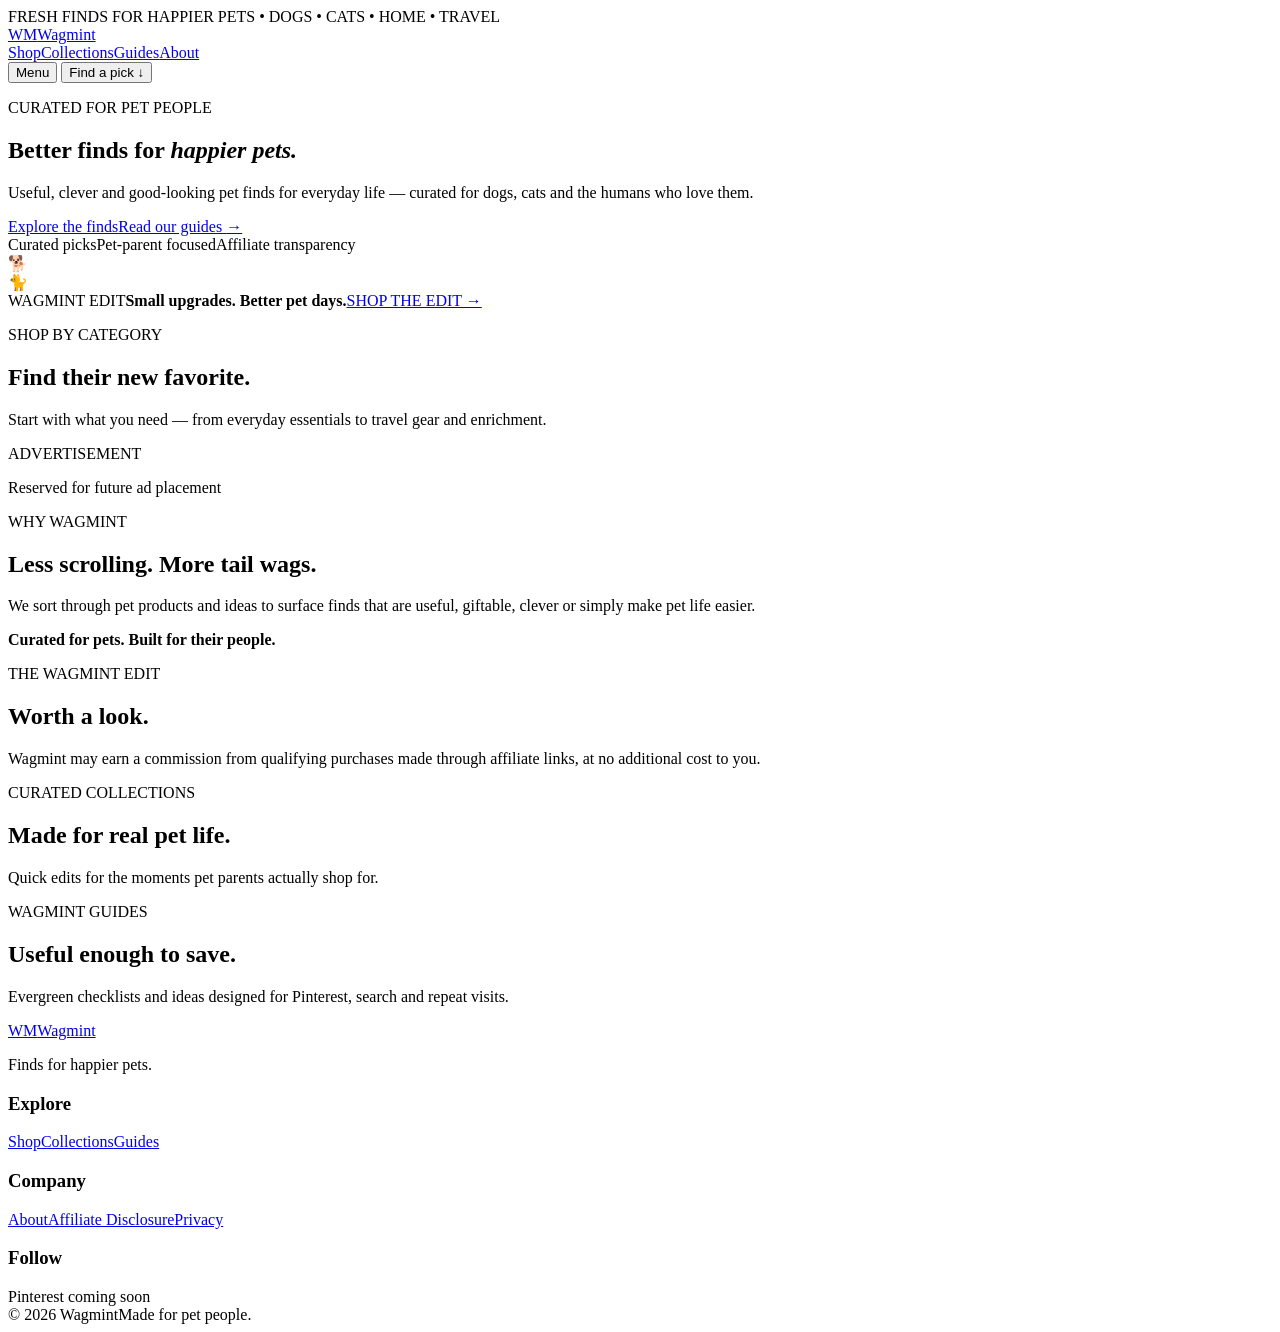
==== index.html @ acc7f92b "Launch Wagmint website" ====
<!doctype html>
<html lang="en">
<head>
  <meta charset="utf-8">
  <meta name="viewport" content="width=device-width,initial-scale=1">
  <title>Wagmint | Finds for Happier Pets</title>
  <meta name="description" content="Curated dog and cat finds, pet-home upgrades, travel essentials, toys, feeding picks and practical pet-owner guides.">
  <link rel="preconnect" href="https://fonts.googleapis.com">
  <link rel="preconnect" href="https://fonts.gstatic.com" crossorigin>
  <link href="https://fonts.googleapis.com/css2?family=DM+Sans:wght@400;500;600;700&family=Playfair+Display:ital,wght@0,600;0,700;1,600&display=swap" rel="stylesheet">
  <link rel="stylesheet" href="styles.css">
</head>
<body>
  <div class="announcement">FRESH FINDS FOR HAPPIER PETS • DOGS • CATS • HOME • TRAVEL</div>
  <header class="site-header">
    <a class="brand" href="index.html"><span class="brand-mark">WM</span><span>Wagmint</span></a>
    <nav class="nav-links" aria-label="Primary">
      <a href="#shop">Shop</a><a href="#collections">Collections</a><a href="#guides">Guides</a><a href="about.html">About</a>
    </nav>
    <button class="menu-toggle" type="button" aria-label="Open menu">Menu</button>
    <button class="search-button" type="button" onclick="document.querySelector('#shop').scrollIntoView()">Find a pick ↓</button>
  </header>

  <main>
    <section class="hero">
      <div class="hero-copy">
        <p class="eyebrow">CURATED FOR PET PEOPLE</p>
        <h1>Better finds for <em>happier pets.</em></h1>
        <p class="hero-text">Useful, clever and good-looking pet finds for everyday life — curated for dogs, cats and the humans who love them.</p>
        <div class="hero-actions"><a class="button primary" href="#shop">Explore the finds</a><a class="text-link" href="#guides">Read our guides <span>→</span></a></div>
        <div class="trust-row"><span>Curated picks</span><span>Pet-parent focused</span><span>Affiliate transparency</span></div>
      </div>
      <div class="hero-visual" aria-hidden="true">
        <div class="arch"></div><div class="sun"></div><div class="pet-shape dog">🐕</div><div class="pet-shape cat">🐈</div>
        <div class="hero-card"><span>WAGMINT EDIT</span><strong>Small upgrades. Better pet days.</strong><a href="#collections">SHOP THE EDIT →</a></div>
      </div>
    </section>

    <section class="section" id="shop">
      <div class="section-heading"><div><p class="eyebrow">SHOP BY CATEGORY</p><h2>Find their new favorite.</h2></div><p>Start with what you need — from everyday essentials to travel gear and enrichment.</p></div>
      <div class="category-grid" id="categoryGrid"></div>
    </section>

    <div class="ad-slot"><div><span>ADVERTISEMENT</span><p>Reserved for future ad placement</p></div></div>

    <section class="section mission-section"><div class="mission-inner"><p class="eyebrow">WHY WAGMINT</p><h2>Less scrolling. More tail wags.</h2><p>We sort through pet products and ideas to surface finds that are useful, giftable, clever or simply make pet life easier.</p><strong>Curated for pets. Built for their people.</strong></div></section>

    <section class="section" id="trending">
      <div class="section-heading align-end"><div><p class="eyebrow">THE WAGMINT EDIT</p><h2>Worth a look.</h2></div><div class="filter-pills" id="filterPills"></div></div>
      <div class="product-grid" id="productGrid"></div>
      <p class="affiliate-note">Wagmint may earn a commission from qualifying purchases made through affiliate links, at no additional cost to you.</p>
    </section>

    <section class="section collections-section" id="collections">
      <div class="section-heading light"><div><p class="eyebrow">CURATED COLLECTIONS</p><h2>Made for real pet life.</h2></div><p>Quick edits for the moments pet parents actually shop for.</p></div>
      <div class="collection-grid" id="collectionGrid"></div>
    </section>

    <section class="section" id="guides">
      <div class="section-heading"><div><p class="eyebrow">WAGMINT GUIDES</p><h2>Useful enough to save.</h2></div><p>Evergreen checklists and ideas designed for Pinterest, search and repeat visits.</p></div>
      <div class="article-grid" id="articleGrid"></div>
    </section>
  </main>

  <footer>
    <div class="footer-top"><div class="footer-brand"><a class="brand" href="index.html"><span class="brand-mark">WM</span><span>Wagmint</span></a><p>Finds for happier pets.</p></div><div><h3>Explore</h3><a href="#shop">Shop</a><a href="#collections">Collections</a><a href="#guides">Guides</a></div><div><h3>Company</h3><a href="about.html">About</a><a href="affiliate-disclosure.html">Affiliate Disclosure</a><a href="privacy.html">Privacy</a></div><div><h3>Follow</h3><span>Pinterest coming soon</span></div></div>
    <div class="footer-bottom"><span>© 2026 Wagmint</span><span>Made for pet people.</span></div>
  </footer>
  <script src="content.js"></script><script src="script.js"></script>
</body>
</html>
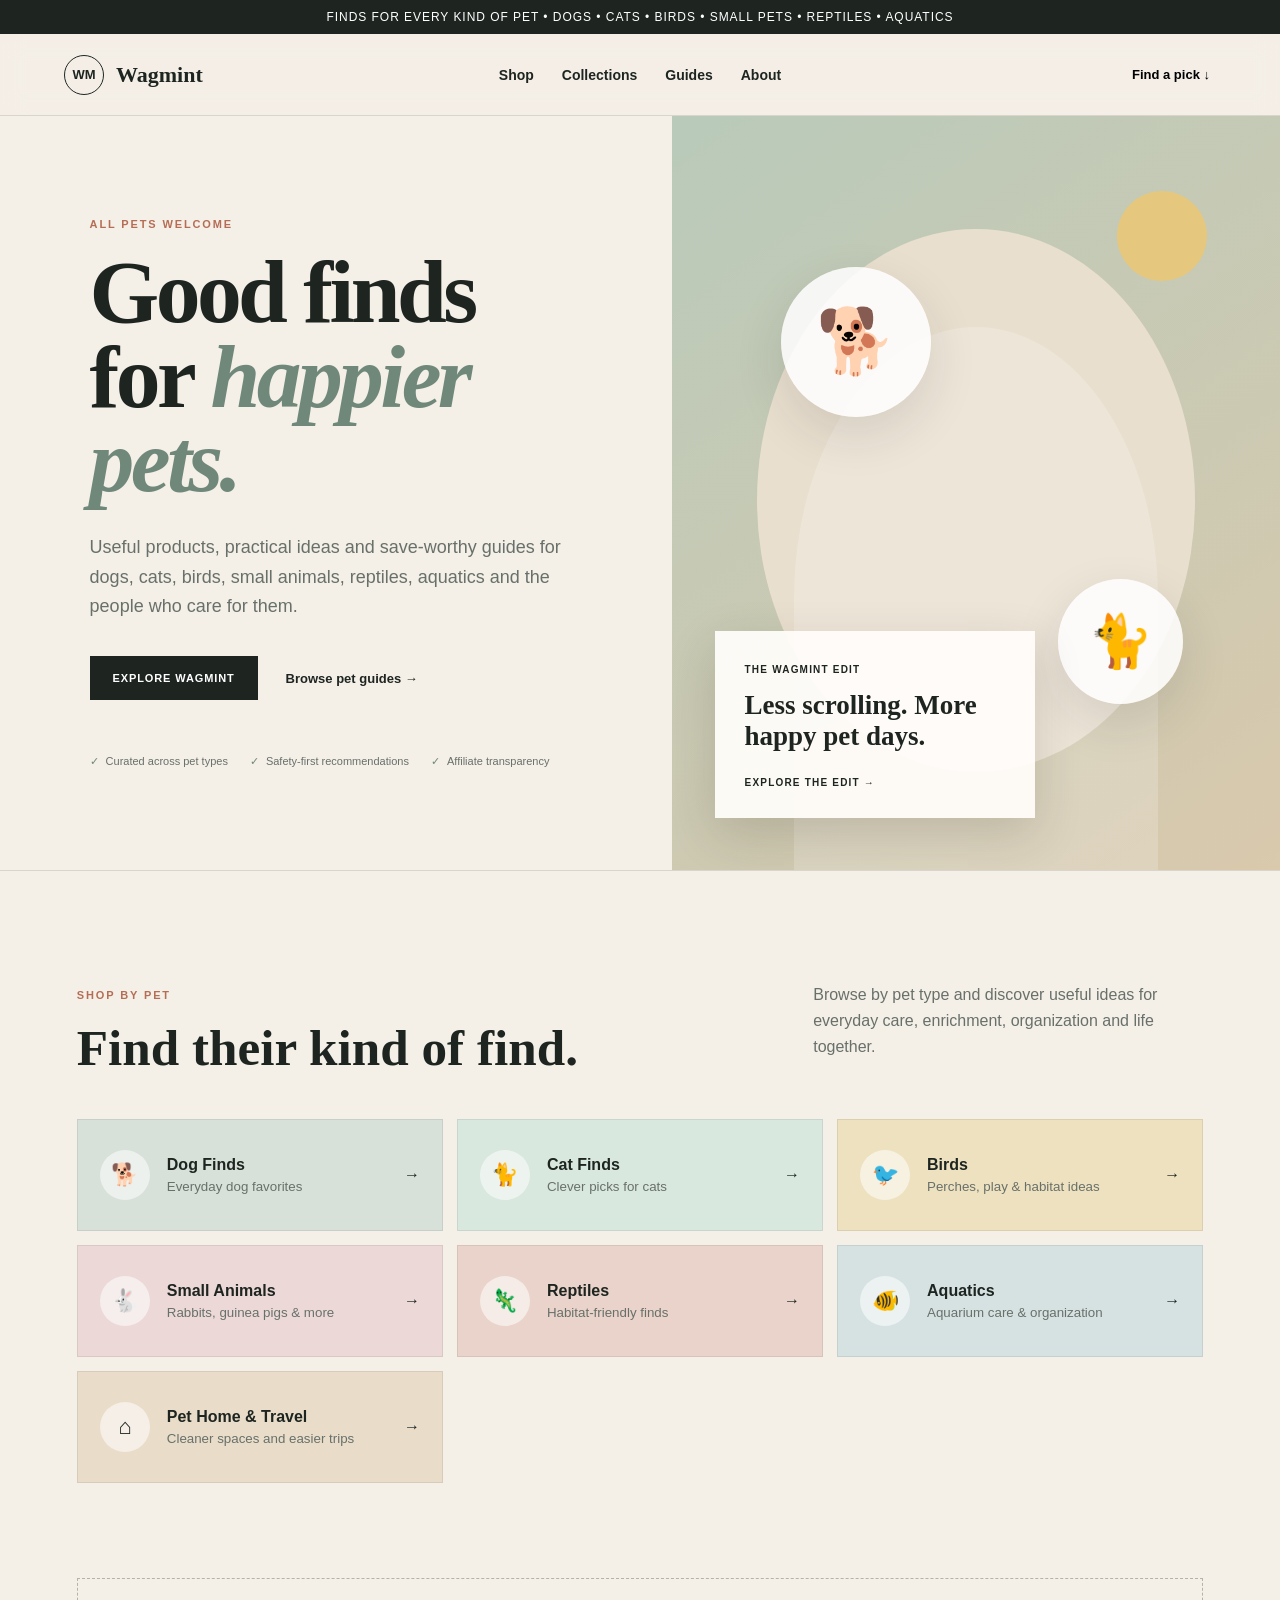
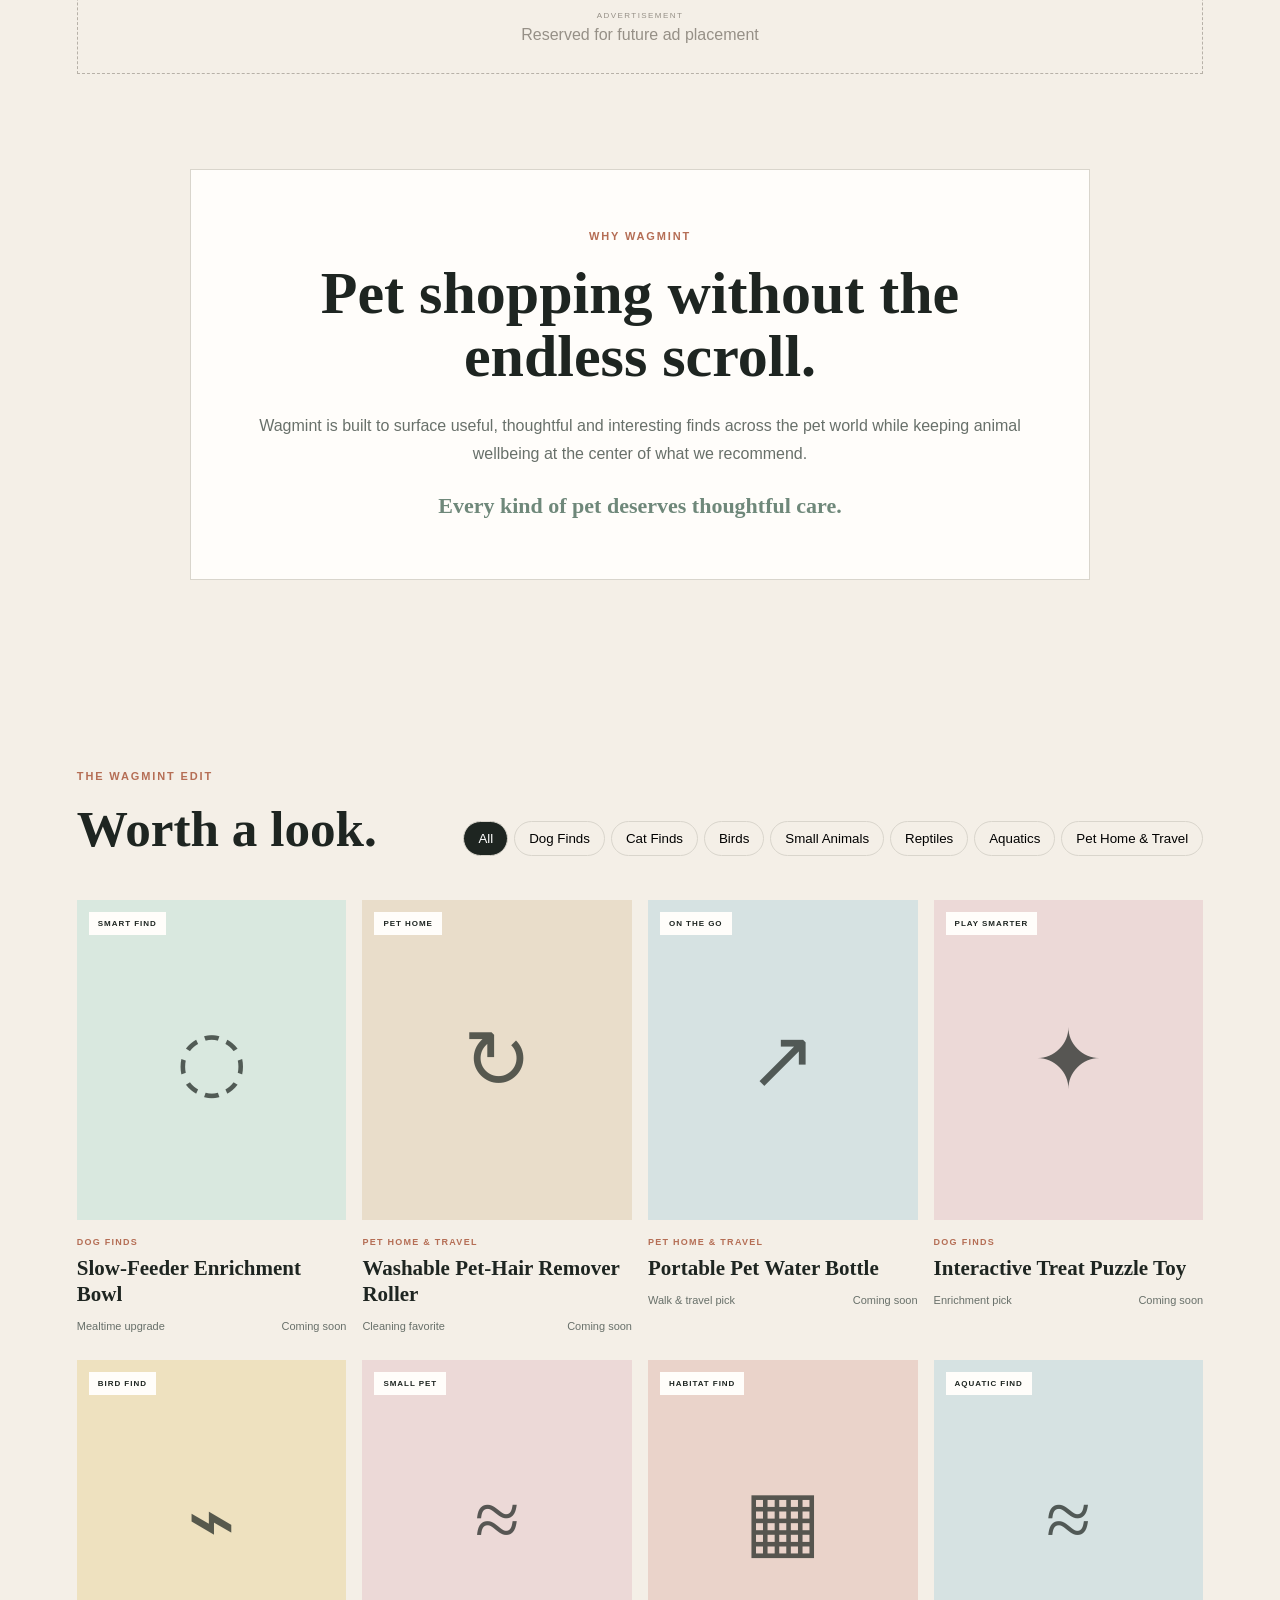
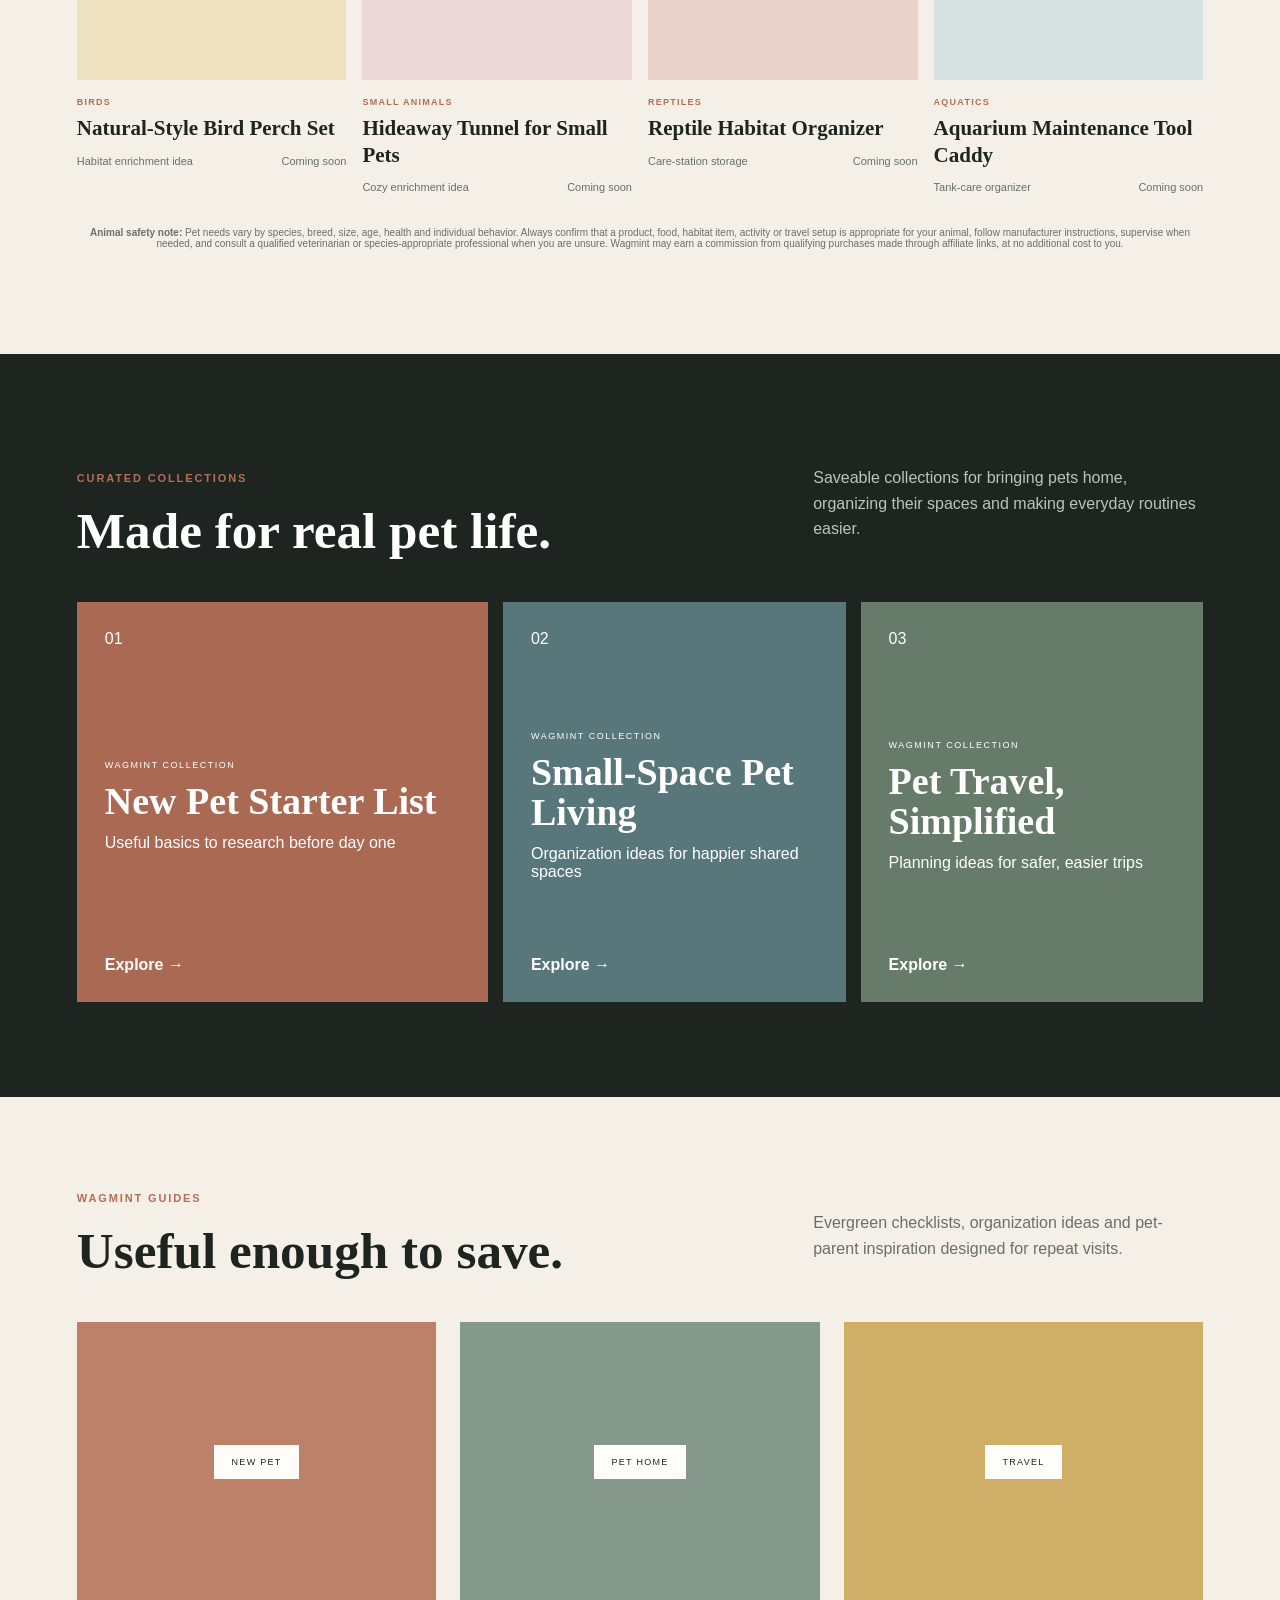
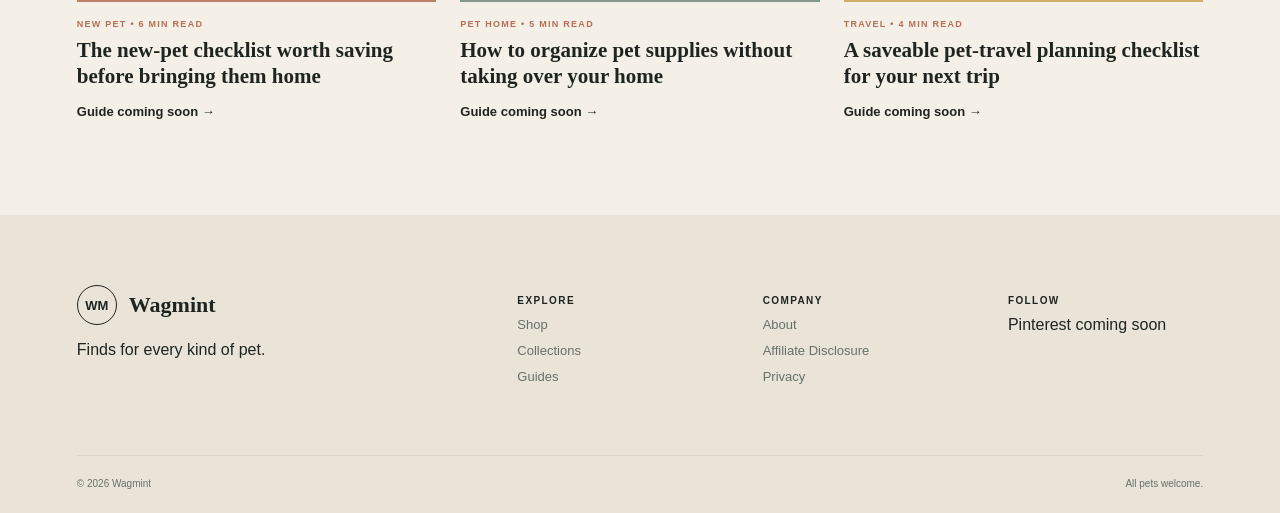
==== commit a7cded4a: "Refresh Wagmint homepage for all pets" ====
--- a/index.html
+++ b/index.html
@@ -3,15 +3,15 @@
 <head>
   <meta charset="utf-8">
   <meta name="viewport" content="width=device-width,initial-scale=1">
-  <title>Wagmint | Finds for Happier Pets</title>
-  <meta name="description" content="Curated dog and cat finds, pet-home upgrades, travel essentials, toys, feeding picks and practical pet-owner guides.">
+  <title>Wagmint | Finds for Every Kind of Pet</title>
+  <meta name="description" content="Wagmint curates useful finds, practical ideas and save-worthy guides for dogs, cats, birds, small animals, reptiles, aquatics and the people who care for them.">
   <link rel="preconnect" href="https://fonts.googleapis.com">
   <link rel="preconnect" href="https://fonts.gstatic.com" crossorigin>
   <link href="https://fonts.googleapis.com/css2?family=DM+Sans:wght@400;500;600;700&family=Playfair+Display:ital,wght@0,600;0,700;1,600&display=swap" rel="stylesheet">
   <link rel="stylesheet" href="styles.css">
 </head>
 <body>
-  <div class="announcement">FRESH FINDS FOR HAPPIER PETS • DOGS • CATS • HOME • TRAVEL</div>
+  <div class="announcement">FINDS FOR EVERY KIND OF PET • DOGS • CATS • BIRDS • SMALL PETS • REPTILES • AQUATICS</div>
   <header class="site-header">
     <a class="brand" href="index.html"><span class="brand-mark">WM</span><span>Wagmint</span></a>
     <nav class="nav-links" aria-label="Primary">
@@ -24,47 +24,47 @@
   <main>
     <section class="hero">
       <div class="hero-copy">
-        <p class="eyebrow">CURATED FOR PET PEOPLE</p>
-        <h1>Better finds for <em>happier pets.</em></h1>
-        <p class="hero-text">Useful, clever and good-looking pet finds for everyday life — curated for dogs, cats and the humans who love them.</p>
-        <div class="hero-actions"><a class="button primary" href="#shop">Explore the finds</a><a class="text-link" href="#guides">Read our guides <span>→</span></a></div>
-        <div class="trust-row"><span>Curated picks</span><span>Pet-parent focused</span><span>Affiliate transparency</span></div>
+        <p class="eyebrow">ALL PETS WELCOME</p>
+        <h1>Good finds for <em>happier pets.</em></h1>
+        <p class="hero-text">Useful products, practical ideas and save-worthy guides for dogs, cats, birds, small animals, reptiles, aquatics and the people who care for them.</p>
+        <div class="hero-actions"><a class="button primary" href="#shop">Explore Wagmint</a><a class="text-link" href="#guides">Browse pet guides <span>→</span></a></div>
+        <div class="trust-row"><span>Curated across pet types</span><span>Safety-first recommendations</span><span>Affiliate transparency</span></div>
       </div>
       <div class="hero-visual" aria-hidden="true">
         <div class="arch"></div><div class="sun"></div><div class="pet-shape dog">🐕</div><div class="pet-shape cat">🐈</div>
-        <div class="hero-card"><span>WAGMINT EDIT</span><strong>Small upgrades. Better pet days.</strong><a href="#collections">SHOP THE EDIT →</a></div>
+        <div class="hero-card"><span>THE WAGMINT EDIT</span><strong>Less scrolling. More happy pet days.</strong><a href="#collections">EXPLORE THE EDIT →</a></div>
       </div>
     </section>
 
     <section class="section" id="shop">
-      <div class="section-heading"><div><p class="eyebrow">SHOP BY CATEGORY</p><h2>Find their new favorite.</h2></div><p>Start with what you need — from everyday essentials to travel gear and enrichment.</p></div>
+      <div class="section-heading"><div><p class="eyebrow">SHOP BY PET</p><h2>Find their kind of find.</h2></div><p>Browse by pet type and discover useful ideas for everyday care, enrichment, organization and life together.</p></div>
       <div class="category-grid" id="categoryGrid"></div>
     </section>
 
     <div class="ad-slot"><div><span>ADVERTISEMENT</span><p>Reserved for future ad placement</p></div></div>
 
-    <section class="section mission-section"><div class="mission-inner"><p class="eyebrow">WHY WAGMINT</p><h2>Less scrolling. More tail wags.</h2><p>We sort through pet products and ideas to surface finds that are useful, giftable, clever or simply make pet life easier.</p><strong>Curated for pets. Built for their people.</strong></div></section>
+    <section class="section mission-section"><div class="mission-inner"><p class="eyebrow">WHY WAGMINT</p><h2>Pet shopping without the endless scroll.</h2><p>Wagmint is built to surface useful, thoughtful and interesting finds across the pet world while keeping animal wellbeing at the center of what we recommend.</p><strong>Every kind of pet deserves thoughtful care.</strong></div></section>
 
     <section class="section" id="trending">
       <div class="section-heading align-end"><div><p class="eyebrow">THE WAGMINT EDIT</p><h2>Worth a look.</h2></div><div class="filter-pills" id="filterPills"></div></div>
       <div class="product-grid" id="productGrid"></div>
-      <p class="affiliate-note">Wagmint may earn a commission from qualifying purchases made through affiliate links, at no additional cost to you.</p>
+      <p class="affiliate-note"><strong>Animal safety note:</strong> Pet needs vary by species, breed, size, age, health and individual behavior. Always confirm that a product, food, habitat item, activity or travel setup is appropriate for your animal, follow manufacturer instructions, supervise when needed, and consult a qualified veterinarian or species-appropriate professional when you are unsure. Wagmint may earn a commission from qualifying purchases made through affiliate links, at no additional cost to you.</p>
     </section>
 
     <section class="section collections-section" id="collections">
-      <div class="section-heading light"><div><p class="eyebrow">CURATED COLLECTIONS</p><h2>Made for real pet life.</h2></div><p>Quick edits for the moments pet parents actually shop for.</p></div>
+      <div class="section-heading light"><div><p class="eyebrow">CURATED COLLECTIONS</p><h2>Made for real pet life.</h2></div><p>Saveable collections for bringing pets home, organizing their spaces and making everyday routines easier.</p></div>
       <div class="collection-grid" id="collectionGrid"></div>
     </section>
 
     <section class="section" id="guides">
-      <div class="section-heading"><div><p class="eyebrow">WAGMINT GUIDES</p><h2>Useful enough to save.</h2></div><p>Evergreen checklists and ideas designed for Pinterest, search and repeat visits.</p></div>
+      <div class="section-heading"><div><p class="eyebrow">WAGMINT GUIDES</p><h2>Useful enough to save.</h2></div><p>Evergreen checklists, organization ideas and pet-parent inspiration designed for repeat visits.</p></div>
       <div class="article-grid" id="articleGrid"></div>
     </section>
   </main>
 
   <footer>
-    <div class="footer-top"><div class="footer-brand"><a class="brand" href="index.html"><span class="brand-mark">WM</span><span>Wagmint</span></a><p>Finds for happier pets.</p></div><div><h3>Explore</h3><a href="#shop">Shop</a><a href="#collections">Collections</a><a href="#guides">Guides</a></div><div><h3>Company</h3><a href="about.html">About</a><a href="affiliate-disclosure.html">Affiliate Disclosure</a><a href="privacy.html">Privacy</a></div><div><h3>Follow</h3><span>Pinterest coming soon</span></div></div>
-    <div class="footer-bottom"><span>© 2026 Wagmint</span><span>Made for pet people.</span></div>
+    <div class="footer-top"><div class="footer-brand"><a class="brand" href="index.html"><span class="brand-mark">WM</span><span>Wagmint</span></a><p>Finds for every kind of pet.</p></div><div><h3>Explore</h3><a href="#shop">Shop</a><a href="#collections">Collections</a><a href="#guides">Guides</a></div><div><h3>Company</h3><a href="about.html">About</a><a href="affiliate-disclosure.html">Affiliate Disclosure</a><a href="privacy.html">Privacy</a></div><div><h3>Follow</h3><span>Pinterest coming soon</span></div></div>
+    <div class="footer-bottom"><span>© 2026 Wagmint</span><span>All pets welcome.</span></div>
   </footer>
   <script src="content.js"></script><script src="script.js"></script>
 </body>
--- a/styles.css
+++ b/styles.css
@@ -0,0 +1 @@
+:root{--cream:#f4efe7;--paper:#fffdfa;--ink:#1e2521;--muted:#68706a;--mint:#86a995;--sage:#6f887a;--clay:#b56e55;--gold:#d6ad62;--line:#d9d5cc;--display:'Playfair Display',serif;--body:'DM Sans',sans-serif}*{box-sizing:border-box}html{scroll-behavior:smooth}body{margin:0;background:var(--cream);color:var(--ink);font-family:var(--body)}a{color:inherit;text-decoration:none}.announcement{background:var(--ink);color:#fff;text-align:center;padding:10px;font-size:12px;letter-spacing:.08em}.site-header{min-height:82px;display:grid;grid-template-columns:1fr auto 1fr;align-items:center;padding:0 clamp(20px,5vw,76px);border-bottom:1px solid var(--line);background:rgba(244,239,231,.94);position:sticky;top:0;z-index:20;backdrop-filter:blur(12px)}.brand{display:flex;align-items:center;gap:12px;font:700 22px var(--display)}.brand-mark{width:40px;height:40px;border:1px solid var(--ink);border-radius:50%;display:grid;place-items:center;font:700 13px var(--body)}.nav-links{display:flex;gap:28px;font-size:14px;font-weight:600}.menu-toggle{display:none}.search-button{justify-self:end;background:none;border:0;font:600 13px var(--body);cursor:pointer}.hero{min-height:660px;display:grid;grid-template-columns:1.05fr .95fr;border-bottom:1px solid var(--line)}.hero-copy{padding:clamp(60px,8vw,120px) clamp(28px,7vw,110px);display:flex;flex-direction:column;justify-content:center}.eyebrow{font-size:11px;font-weight:700;letter-spacing:.17em;text-transform:uppercase;color:var(--clay);margin:0 0 20px}.hero h1{font:700 clamp(55px,7vw,94px)/.94 var(--display);letter-spacing:-.04em;margin:0 0 30px}.hero h1 em{color:var(--sage)}.hero-text{max-width:560px;font-size:18px;line-height:1.65;color:var(--muted);margin:0 0 34px}.hero-actions{display:flex;align-items:center;gap:28px}.button{display:inline-block;border:1px solid transparent;padding:15px 22px;text-transform:uppercase;letter-spacing:.08em;font-size:11px;font-weight:700}.primary{background:var(--ink);color:white}.text-link{font-size:13px;font-weight:700}.trust-row{display:flex;gap:22px;margin-top:55px;color:var(--muted);font-size:11px}.trust-row span:before{content:'✓';color:var(--sage);margin-right:7px}.hero-visual{position:relative;overflow:hidden;background:linear-gradient(145deg,#b9caba,#d9c9ad);min-height:560px}.hero-visual:before{content:'';position:absolute;width:72%;height:72%;border-radius:50%;background:#e9dfcf;left:14%;top:15%}.arch{position:absolute;width:60%;height:72%;left:20%;bottom:0;border-radius:50% 50% 0 0;background:rgba(255,255,255,.18)}.sun{position:absolute;width:90px;height:90px;border-radius:50%;background:#e6c77e;right:12%;top:10%}.pet-shape{position:absolute;z-index:2;width:150px;height:150px;border-radius:50%;background:rgba(255,255,255,.86);display:grid;place-items:center;font-size:64px;box-shadow:0 18px 50px rgba(30,37,33,.12)}.pet-shape.dog{left:18%;top:20%}.pet-shape.cat{right:16%;bottom:22%;width:125px;height:125px;font-size:52px}.hero-card{position:absolute;left:7%;bottom:7%;z-index:3;background:rgba(255,253,250,.94);padding:28px 30px;width:min(320px,72%);box-shadow:0 16px 45px rgba(44,35,25,.16)}.hero-card span,.hero-card a{font-size:10px;letter-spacing:.12em;font-weight:700}.hero-card strong{display:block;font:600 27px/1.15 var(--display);margin:13px 0 20px}.section{padding:95px clamp(24px,6vw,90px)}.section-heading{display:flex;justify-content:space-between;align-items:flex-end;margin-bottom:44px}.section-heading h2{font:600 clamp(38px,4vw,56px)/1.05 var(--display);margin:0}.section-heading>p{max-width:390px;color:var(--muted);line-height:1.6}.category-grid{display:grid;grid-template-columns:repeat(3,1fr);gap:14px}.category-card{min-height:112px;padding:22px;display:flex;align-items:center;gap:17px;border:1px solid rgba(0,0,0,.08);transition:.2s}.category-card:hover{transform:translateY(-3px)}.category-card b{margin-left:auto}.category-card small,.category-card strong{display:block}.category-card small{color:var(--muted);margin-top:5px}.category-icon{width:50px;height:50px;border-radius:50%;display:grid;place-items:center;background:rgba(255,255,255,.55);font-size:22px}.sage{background:#d7e0d9}.mint{background:#d9e8df}.sand{background:#e9ddca}.blue{background:#d6e2e2}.gold{background:#eee1bf}.rose{background:#ecd9d7}.clay{background:#ead3ca}.ad-slot{margin:0 clamp(24px,6vw,90px);height:96px;border:1px dashed #b7b1a8;display:grid;place-items:center;text-align:center;color:#969087}.ad-slot span{font-size:8px;letter-spacing:.18em}.ad-slot p{margin:4px}.mission-inner{max-width:900px;margin:auto;text-align:center;background:var(--paper);border:1px solid var(--line);padding:60px}.mission-inner h2{font:600 clamp(38px,5vw,60px)/1.05 var(--display);margin:0 0 24px}.mission-inner p:not(.eyebrow){color:var(--muted);line-height:1.75}.mission-inner strong{display:block;margin-top:25px;font:600 22px var(--display);color:var(--sage)}.filter-pills{display:flex;gap:6px;flex-wrap:wrap}.filter-pills button{border:1px solid var(--line);background:transparent;padding:9px 14px;border-radius:30px;cursor:pointer}.filter-pills button.active{background:var(--ink);color:#fff}.product-grid{display:grid;grid-template-columns:repeat(4,1fr);gap:28px 16px}.product-image{height:320px;display:grid;place-items:center;position:relative}.product-symbol{font:400 82px var(--display);opacity:.72}.product-badge{position:absolute;left:12px;top:12px;background:var(--paper);padding:7px 9px;font-size:8px;letter-spacing:.12em;font-weight:700}.product-category,.article-meta{font-size:9px;letter-spacing:.14em;font-weight:700;color:var(--clay);margin:17px 0 8px;text-transform:uppercase}.product-card h3,.article-card h3{font:600 21px/1.25 var(--display);margin:0 0 13px}.product-meta{display:flex;justify-content:space-between;font-size:11px;color:var(--muted)}.affiliate-note{font-size:10px;color:var(--muted);text-align:center;margin-top:34px}.collections-section{background:var(--ink);color:white}.section-heading.light>p{color:#bdc2bd}.collection-grid{display:grid;grid-template-columns:1.2fr 1fr 1fr;gap:15px}.collection-card{min-height:400px;padding:28px;display:flex;flex-direction:column;justify-content:space-between}.collection-card.warm{background:#a96953}.collection-card.cool{background:#58777a}.collection-card.green{background:#667b69}.collection-card h3{font:600 38px/1.05 var(--display);margin:12px 0}.collection-card p{font-size:9px;letter-spacing:.17em}.article-grid{display:grid;grid-template-columns:repeat(3,1fr);gap:24px}.article-image{height:280px;display:grid;place-items:center}.article-image span{background:var(--paper);padding:12px 18px;font-size:9px;letter-spacing:.14em}.article-image.clay{background:#bd8069}.article-image.sage{background:#84998b}.article-image.gold{background:#cfae68}footer{background:#e9e3d8;padding:70px clamp(24px,6vw,90px) 24px}.footer-top{display:grid;grid-template-columns:2fr repeat(3,1fr);gap:50px;padding-bottom:60px}.footer-top h3{font-size:10px;letter-spacing:.14em;text-transform:uppercase}.footer-top>div>a:not(.brand){display:block;color:var(--muted);font-size:13px;margin:11px 0}.footer-bottom{border-top:1px solid var(--line);padding-top:22px;display:flex;justify-content:space-between;color:var(--muted);font-size:10px}@media(max-width:900px){.site-header{grid-template-columns:1fr auto}.menu-toggle{display:block;justify-self:end;background:none;border:1px solid var(--ink);padding:8px 12px}.search-button{display:none}.nav-links{display:none;position:absolute;top:82px;left:0;right:0;background:var(--paper);padding:28px;flex-direction:column}.menu-open .nav-links{display:flex}.hero{grid-template-columns:1fr}.category-grid,.product-grid{grid-template-columns:repeat(2,1fr)}.collection-grid{grid-template-columns:1fr}.article-grid{grid-template-columns:1fr 1fr}.footer-top{grid-template-columns:1fr 1fr}}@media(max-width:600px){.hero h1{font-size:54px}.hero-copy{padding:70px 24px}.hero-actions,.trust-row{flex-direction:column;align-items:flex-start}.section{padding:72px 20px}.section-heading{display:block}.category-grid,.product-grid,.article-grid{grid-template-columns:1fr}.product-image{height:390px}.mission-inner{padding:38px 24px}.footer-top{grid-template-columns:1fr 1fr}.footer-brand{grid-column:1/-1}}
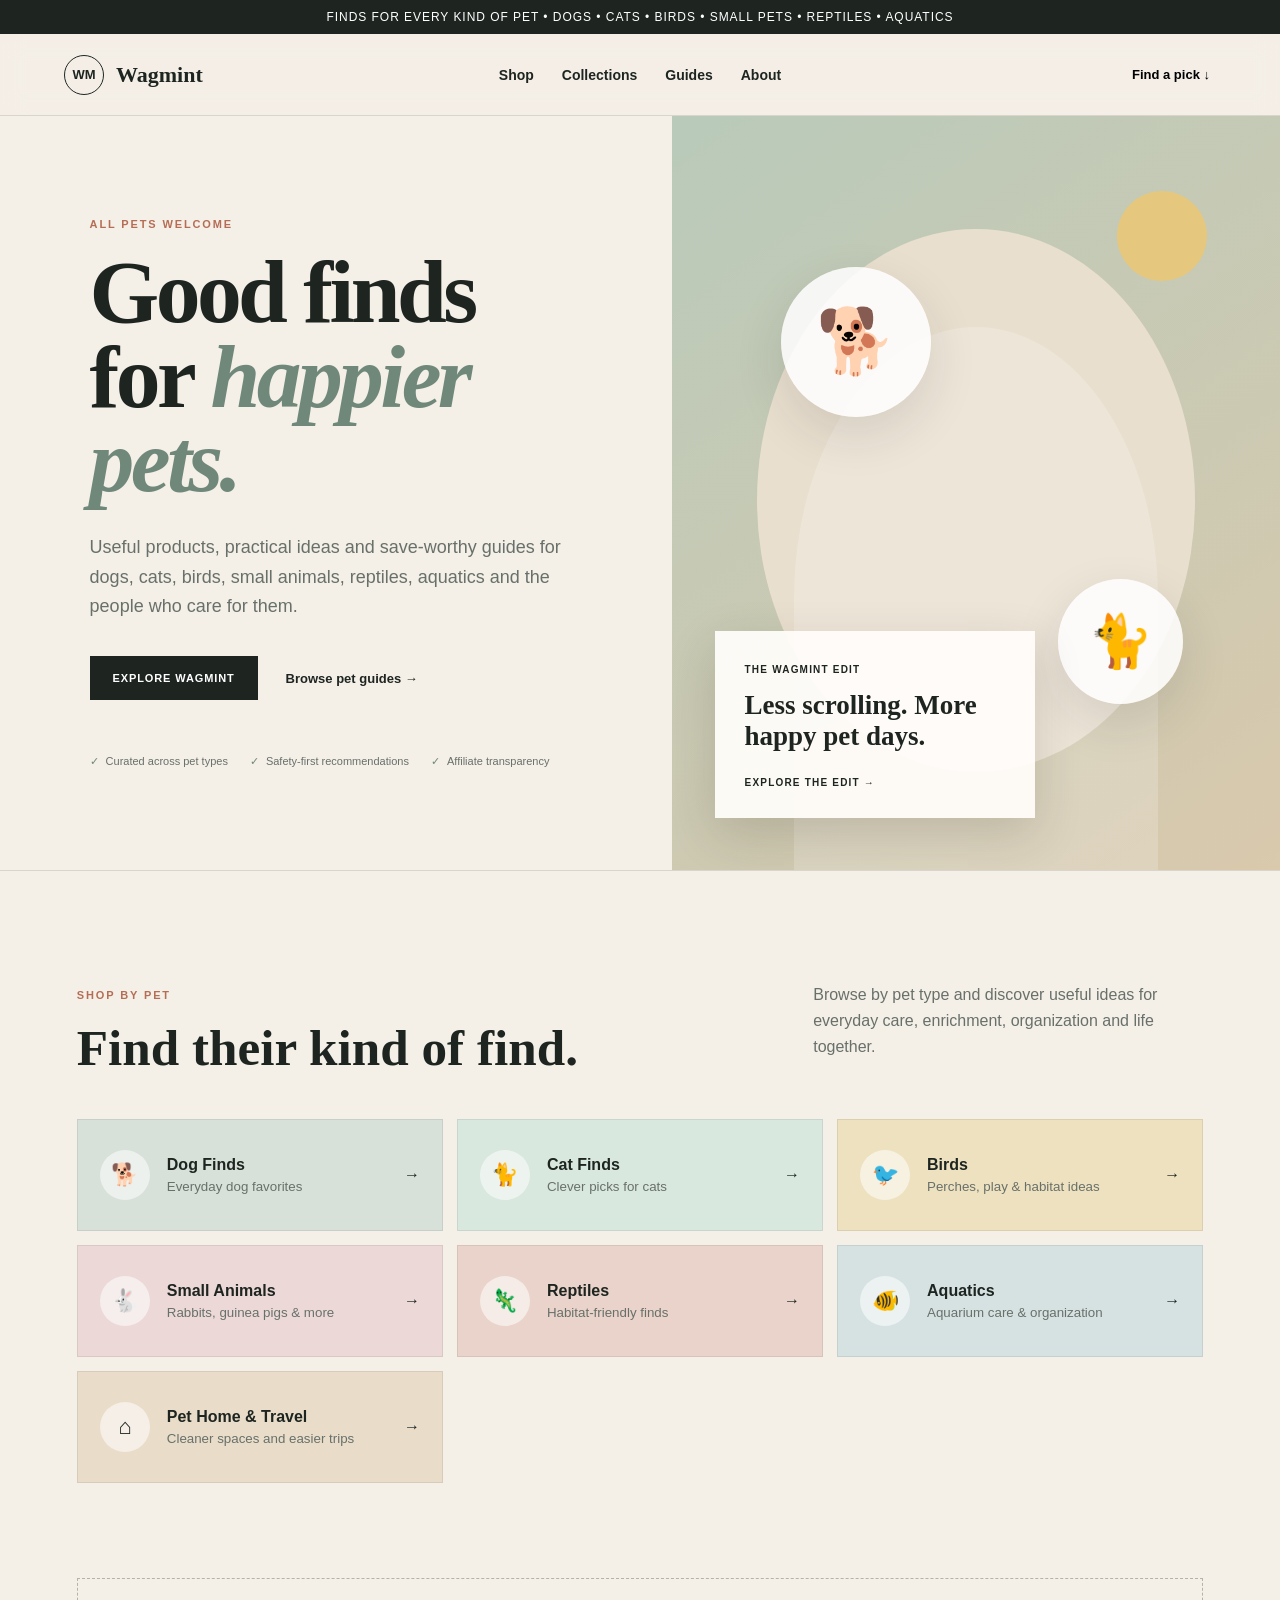
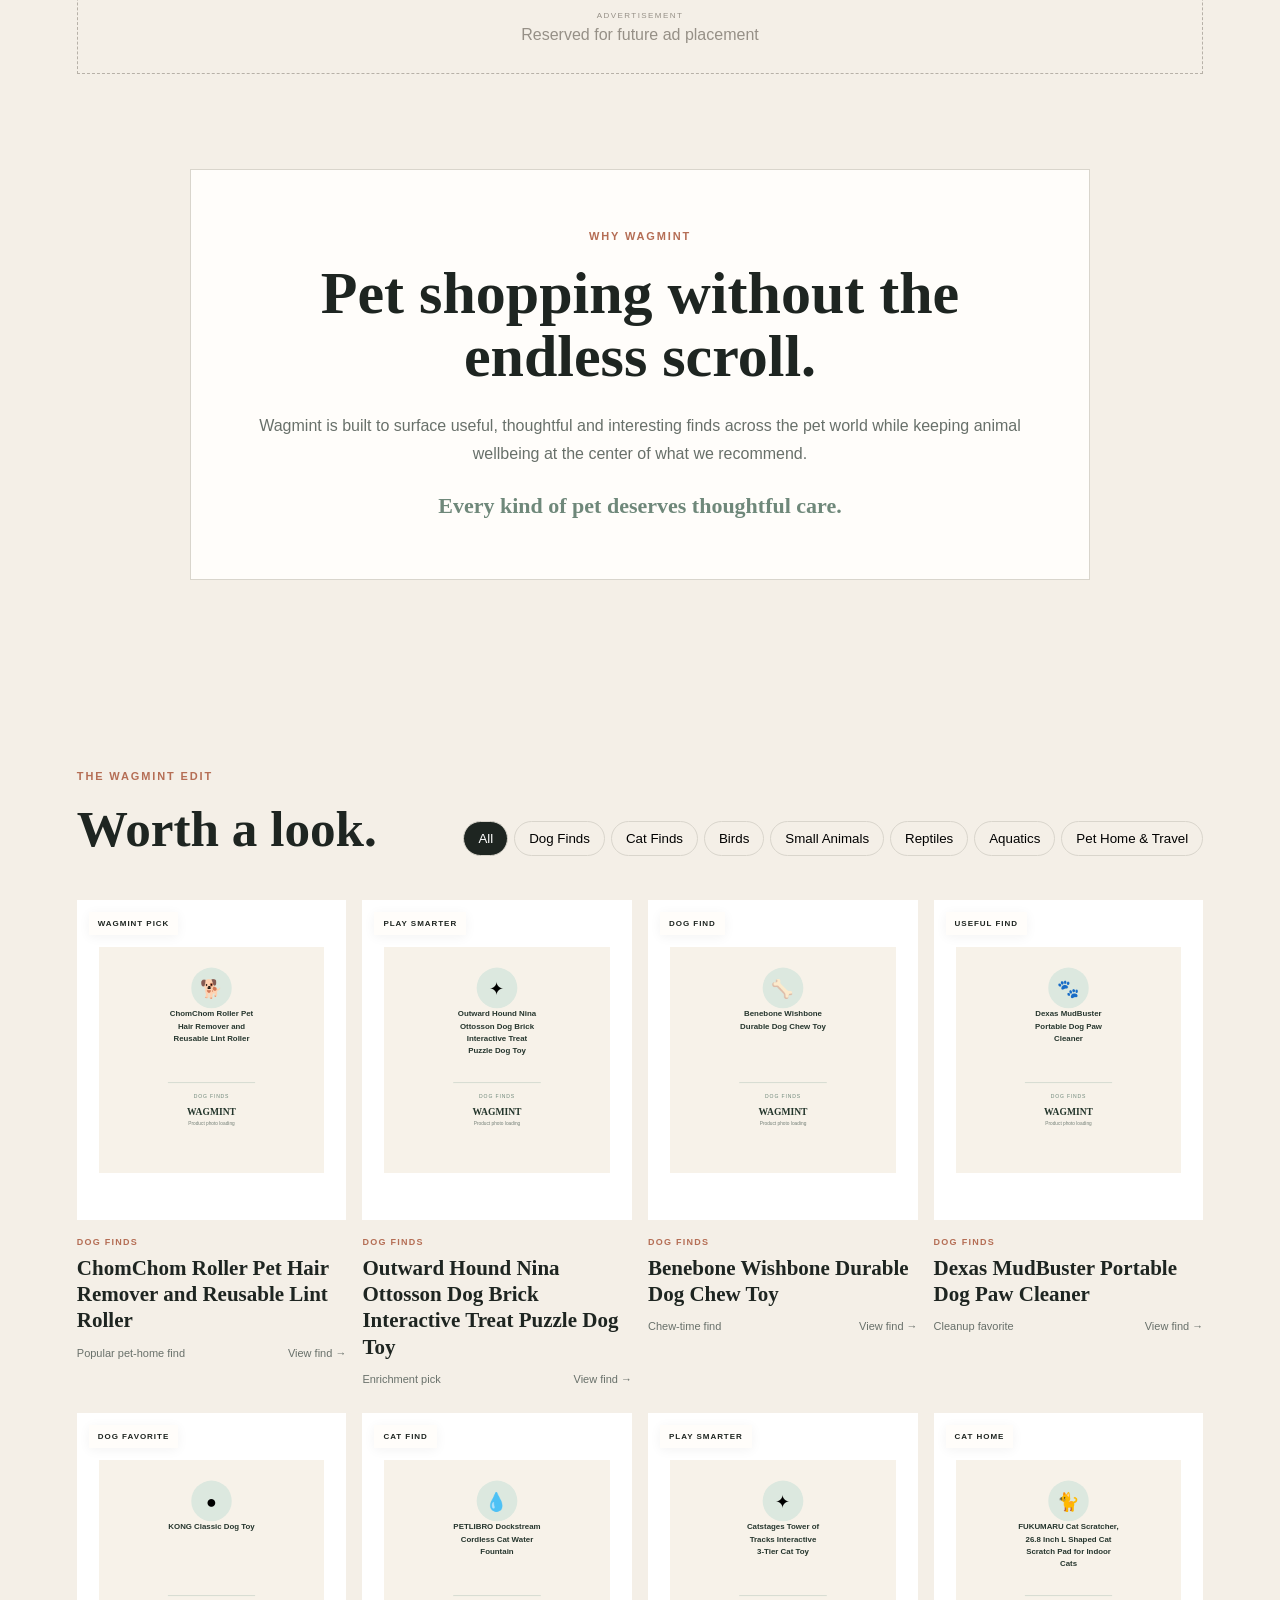
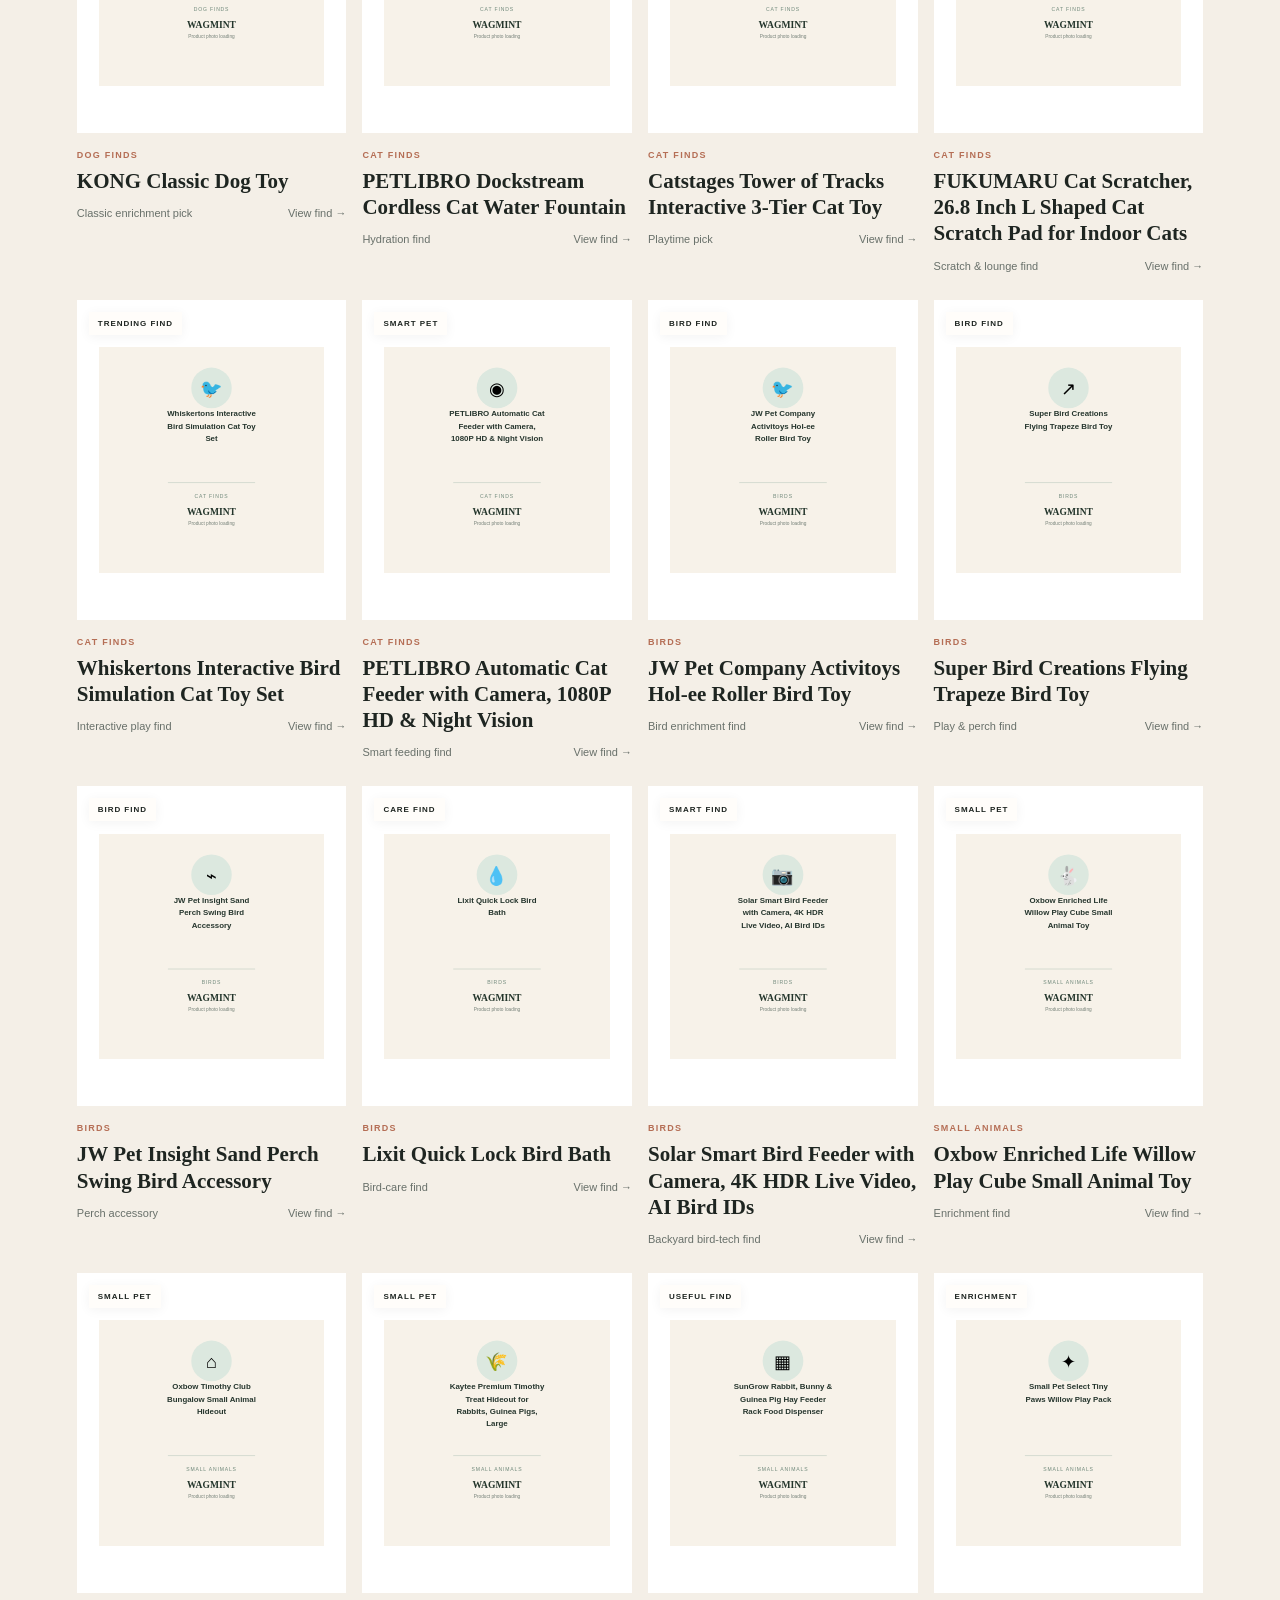
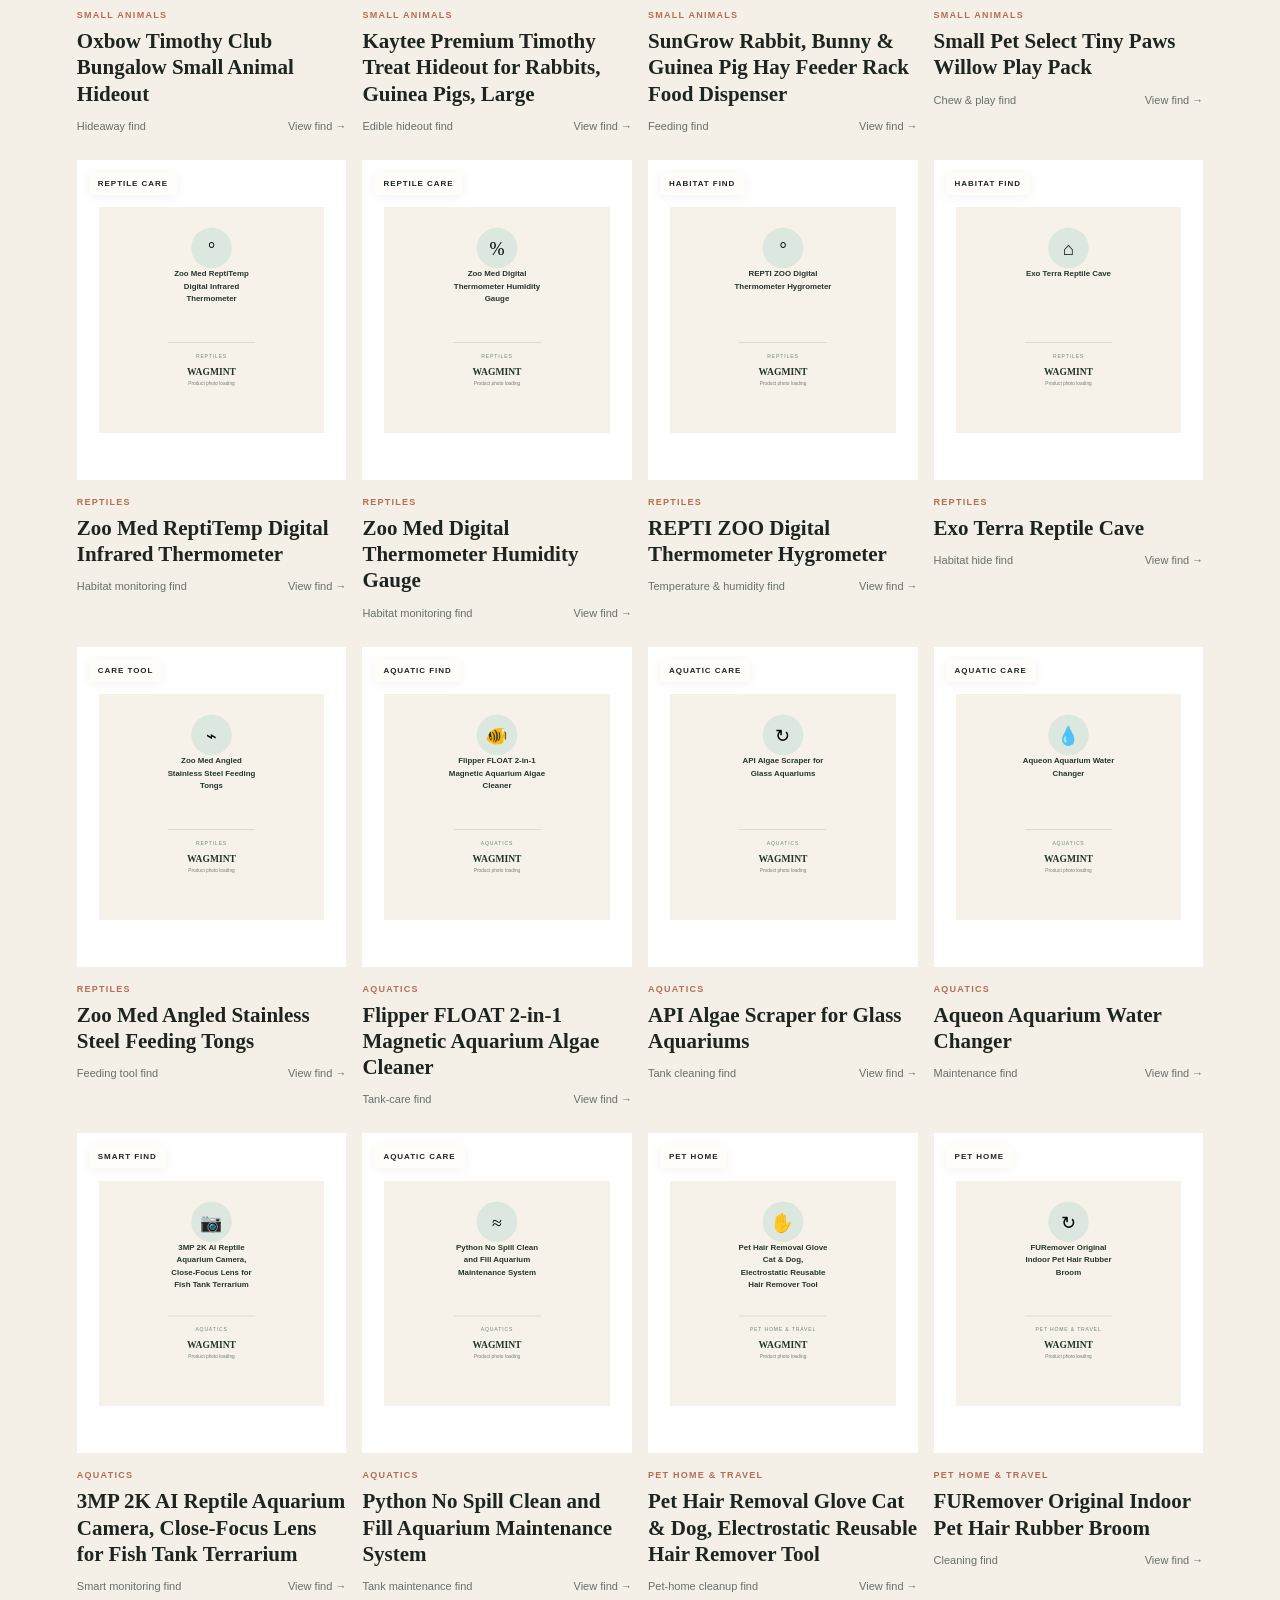
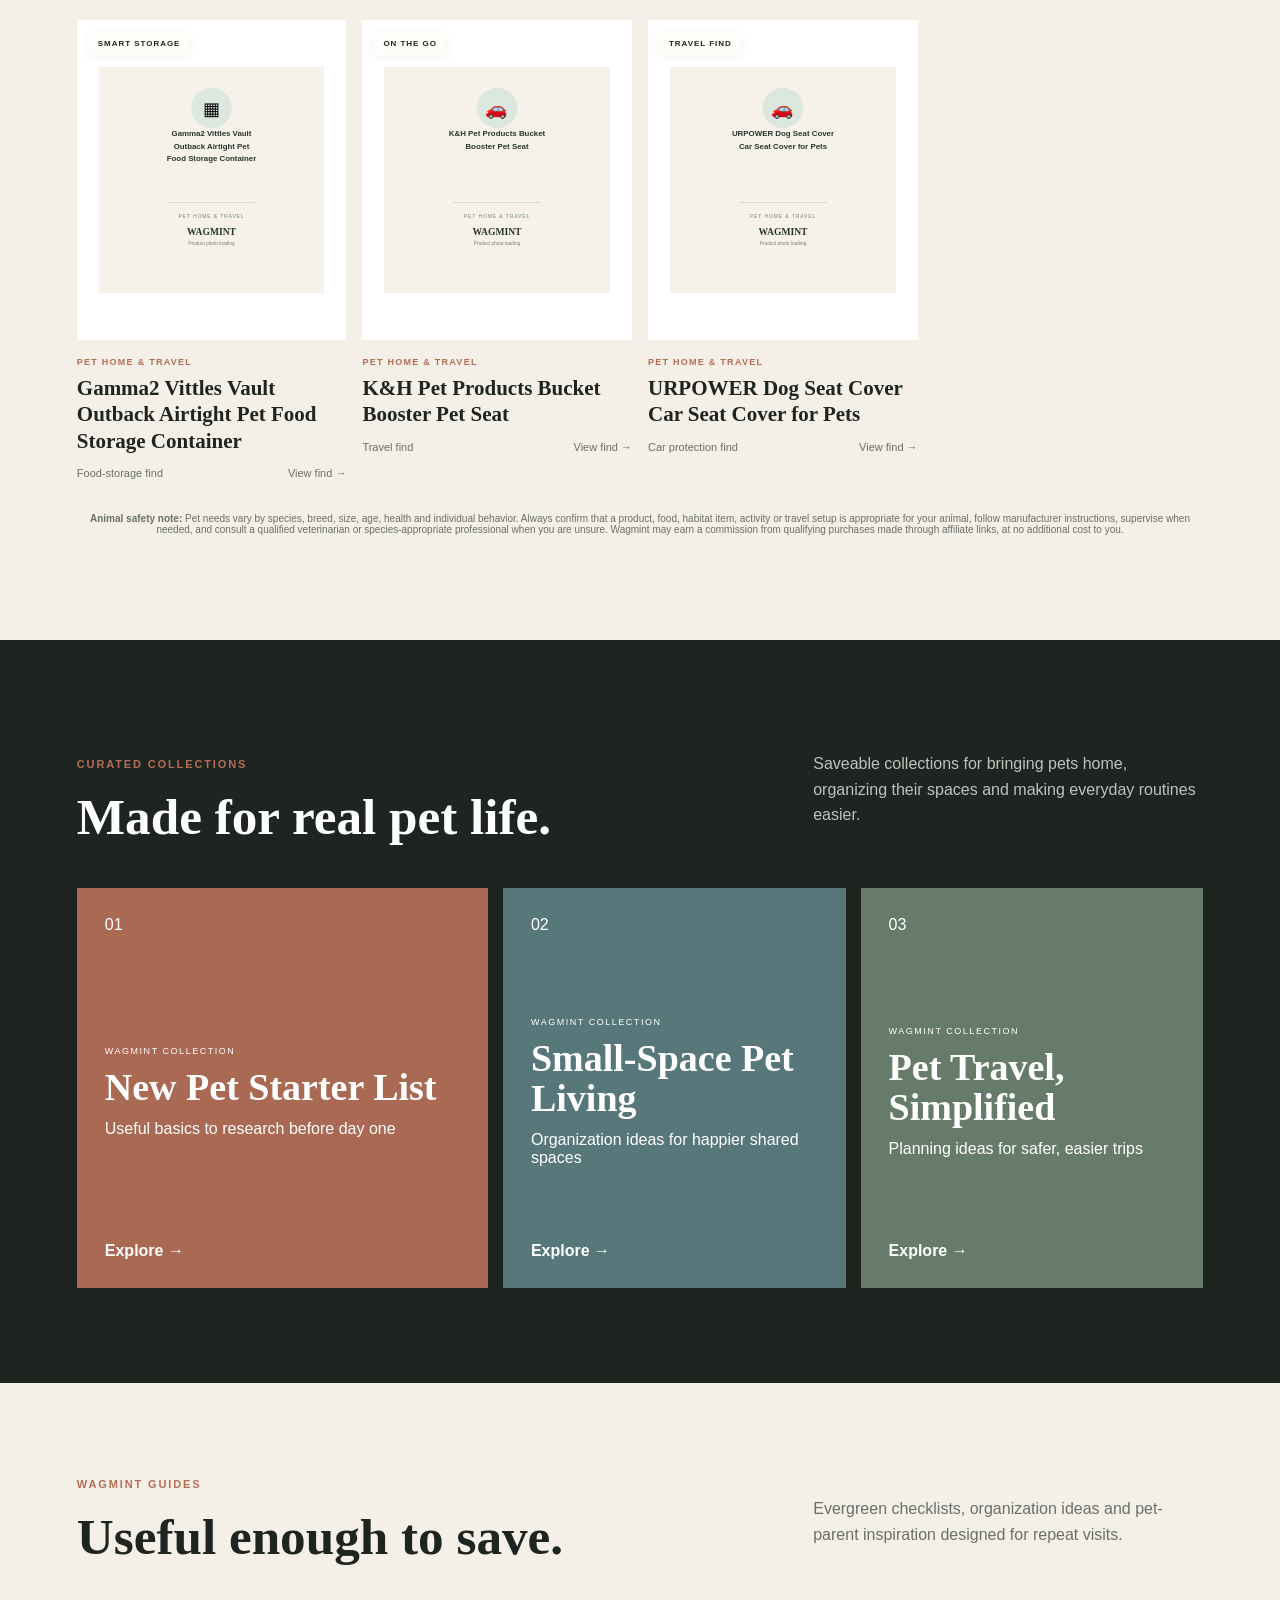
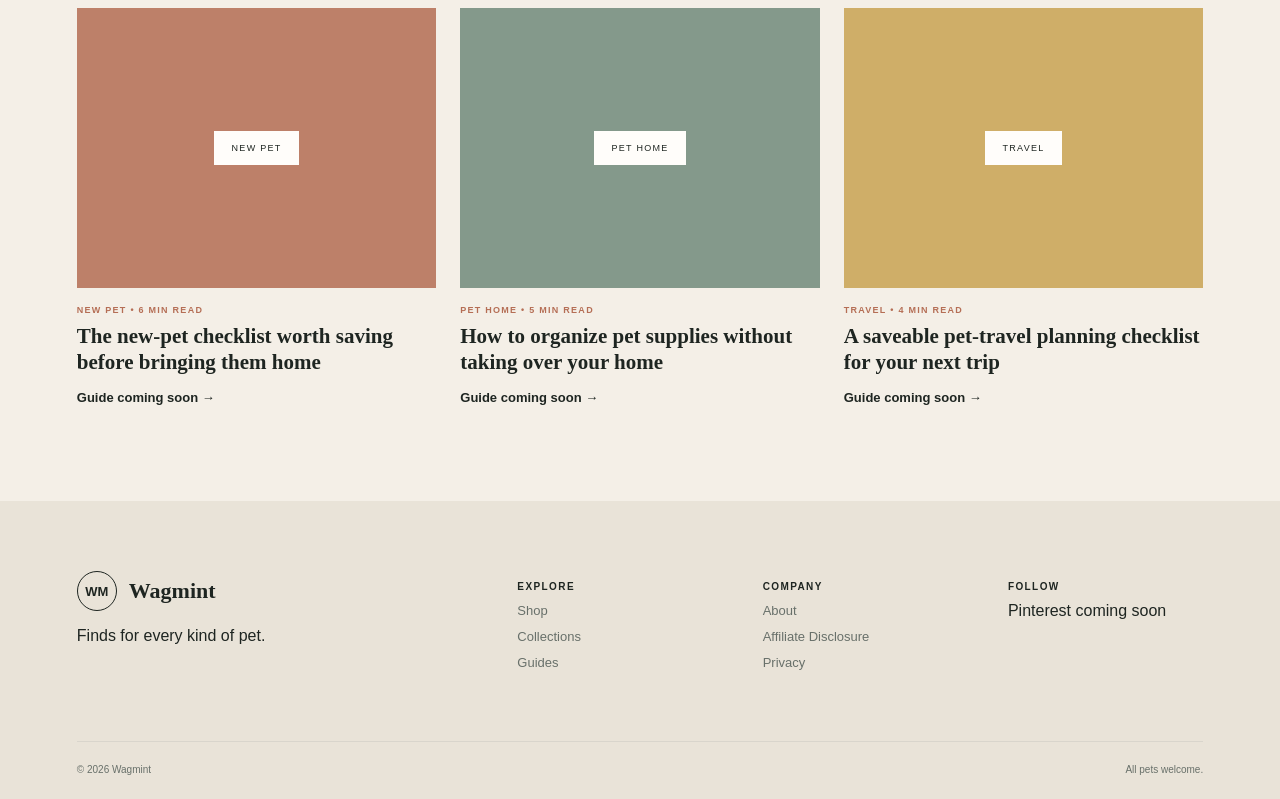
==== commit 33eba5e3: "Add Pinterest domain verification for Wagmint" ====
--- a/index.html
+++ b/index.html
@@ -5,6 +5,7 @@
   <meta name="viewport" content="width=device-width,initial-scale=1">
   <title>Wagmint | Finds for Every Kind of Pet</title>
   <meta name="description" content="Wagmint curates useful finds, practical ideas and save-worthy guides for dogs, cats, birds, small animals, reptiles, aquatics and the people who care for them.">
+  <meta name="p:domain_verify" content="30a677e3ac2fc9a94dd58ecd09c6b304">
   <link rel="preconnect" href="https://fonts.googleapis.com">
   <link rel="preconnect" href="https://fonts.gstatic.com" crossorigin>
   <link href="https://fonts.googleapis.com/css2?family=DM+Sans:wght@400;500;600;700&family=Playfair+Display:ital,wght@0,600;0,700;1,600&display=swap" rel="stylesheet">
--- a/styles.css
+++ b/styles.css
@@ -1 +1 @@
-:root{--cream:#f4efe7;--paper:#fffdfa;--ink:#1e2521;--muted:#68706a;--mint:#86a995;--sage:#6f887a;--clay:#b56e55;--gold:#d6ad62;--line:#d9d5cc;--display:'Playfair Display',serif;--body:'DM Sans',sans-serif}*{box-sizing:border-box}html{scroll-behavior:smooth}body{margin:0;background:var(--cream);color:var(--ink);font-family:var(--body)}a{color:inherit;text-decoration:none}.announcement{background:var(--ink);color:#fff;text-align:center;padding:10px;font-size:12px;letter-spacing:.08em}.site-header{min-height:82px;display:grid;grid-template-columns:1fr auto 1fr;align-items:center;padding:0 clamp(20px,5vw,76px);border-bottom:1px solid var(--line);background:rgba(244,239,231,.94);position:sticky;top:0;z-index:20;backdrop-filter:blur(12px)}.brand{display:flex;align-items:center;gap:12px;font:700 22px var(--display)}.brand-mark{width:40px;height:40px;border:1px solid var(--ink);border-radius:50%;display:grid;place-items:center;font:700 13px var(--body)}.nav-links{display:flex;gap:28px;font-size:14px;font-weight:600}.menu-toggle{display:none}.search-button{justify-self:end;background:none;border:0;font:600 13px var(--body);cursor:pointer}.hero{min-height:660px;display:grid;grid-template-columns:1.05fr .95fr;border-bottom:1px solid var(--line)}.hero-copy{padding:clamp(60px,8vw,120px) clamp(28px,7vw,110px);display:flex;flex-direction:column;justify-content:center}.eyebrow{font-size:11px;font-weight:700;letter-spacing:.17em;text-transform:uppercase;color:var(--clay);margin:0 0 20px}.hero h1{font:700 clamp(55px,7vw,94px)/.94 var(--display);letter-spacing:-.04em;margin:0 0 30px}.hero h1 em{color:var(--sage)}.hero-text{max-width:560px;font-size:18px;line-height:1.65;color:var(--muted);margin:0 0 34px}.hero-actions{display:flex;align-items:center;gap:28px}.button{display:inline-block;border:1px solid transparent;padding:15px 22px;text-transform:uppercase;letter-spacing:.08em;font-size:11px;font-weight:700}.primary{background:var(--ink);color:white}.text-link{font-size:13px;font-weight:700}.trust-row{display:flex;gap:22px;margin-top:55px;color:var(--muted);font-size:11px}.trust-row span:before{content:'✓';color:var(--sage);margin-right:7px}.hero-visual{position:relative;overflow:hidden;background:linear-gradient(145deg,#b9caba,#d9c9ad);min-height:560px}.hero-visual:before{content:'';position:absolute;width:72%;height:72%;border-radius:50%;background:#e9dfcf;left:14%;top:15%}.arch{position:absolute;width:60%;height:72%;left:20%;bottom:0;border-radius:50% 50% 0 0;background:rgba(255,255,255,.18)}.sun{position:absolute;width:90px;height:90px;border-radius:50%;background:#e6c77e;right:12%;top:10%}.pet-shape{position:absolute;z-index:2;width:150px;height:150px;border-radius:50%;background:rgba(255,255,255,.86);display:grid;place-items:center;font-size:64px;box-shadow:0 18px 50px rgba(30,37,33,.12)}.pet-shape.dog{left:18%;top:20%}.pet-shape.cat{right:16%;bottom:22%;width:125px;height:125px;font-size:52px}.hero-card{position:absolute;left:7%;bottom:7%;z-index:3;background:rgba(255,253,250,.94);padding:28px 30px;width:min(320px,72%);box-shadow:0 16px 45px rgba(44,35,25,.16)}.hero-card span,.hero-card a{font-size:10px;letter-spacing:.12em;font-weight:700}.hero-card strong{display:block;font:600 27px/1.15 var(--display);margin:13px 0 20px}.section{padding:95px clamp(24px,6vw,90px)}.section-heading{display:flex;justify-content:space-between;align-items:flex-end;margin-bottom:44px}.section-heading h2{font:600 clamp(38px,4vw,56px)/1.05 var(--display);margin:0}.section-heading>p{max-width:390px;color:var(--muted);line-height:1.6}.category-grid{display:grid;grid-template-columns:repeat(3,1fr);gap:14px}.category-card{min-height:112px;padding:22px;display:flex;align-items:center;gap:17px;border:1px solid rgba(0,0,0,.08);transition:.2s}.category-card:hover{transform:translateY(-3px)}.category-card b{margin-left:auto}.category-card small,.category-card strong{display:block}.category-card small{color:var(--muted);margin-top:5px}.category-icon{width:50px;height:50px;border-radius:50%;display:grid;place-items:center;background:rgba(255,255,255,.55);font-size:22px}.sage{background:#d7e0d9}.mint{background:#d9e8df}.sand{background:#e9ddca}.blue{background:#d6e2e2}.gold{background:#eee1bf}.rose{background:#ecd9d7}.clay{background:#ead3ca}.ad-slot{margin:0 clamp(24px,6vw,90px);height:96px;border:1px dashed #b7b1a8;display:grid;place-items:center;text-align:center;color:#969087}.ad-slot span{font-size:8px;letter-spacing:.18em}.ad-slot p{margin:4px}.mission-inner{max-width:900px;margin:auto;text-align:center;background:var(--paper);border:1px solid var(--line);padding:60px}.mission-inner h2{font:600 clamp(38px,5vw,60px)/1.05 var(--display);margin:0 0 24px}.mission-inner p:not(.eyebrow){color:var(--muted);line-height:1.75}.mission-inner strong{display:block;margin-top:25px;font:600 22px var(--display);color:var(--sage)}.filter-pills{display:flex;gap:6px;flex-wrap:wrap}.filter-pills button{border:1px solid var(--line);background:transparent;padding:9px 14px;border-radius:30px;cursor:pointer}.filter-pills button.active{background:var(--ink);color:#fff}.product-grid{display:grid;grid-template-columns:repeat(4,1fr);gap:28px 16px}.product-image{height:320px;display:grid;place-items:center;position:relative}.product-symbol{font:400 82px var(--display);opacity:.72}.product-badge{position:absolute;left:12px;top:12px;background:var(--paper);padding:7px 9px;font-size:8px;letter-spacing:.12em;font-weight:700}.product-category,.article-meta{font-size:9px;letter-spacing:.14em;font-weight:700;color:var(--clay);margin:17px 0 8px;text-transform:uppercase}.product-card h3,.article-card h3{font:600 21px/1.25 var(--display);margin:0 0 13px}.product-meta{display:flex;justify-content:space-between;font-size:11px;color:var(--muted)}.affiliate-note{font-size:10px;color:var(--muted);text-align:center;margin-top:34px}.collections-section{background:var(--ink);color:white}.section-heading.light>p{color:#bdc2bd}.collection-grid{display:grid;grid-template-columns:1.2fr 1fr 1fr;gap:15px}.collection-card{min-height:400px;padding:28px;display:flex;flex-direction:column;justify-content:space-between}.collection-card.warm{background:#a96953}.collection-card.cool{background:#58777a}.collection-card.green{background:#667b69}.collection-card h3{font:600 38px/1.05 var(--display);margin:12px 0}.collection-card p{font-size:9px;letter-spacing:.17em}.article-grid{display:grid;grid-template-columns:repeat(3,1fr);gap:24px}.article-image{height:280px;display:grid;place-items:center}.article-image span{background:var(--paper);padding:12px 18px;font-size:9px;letter-spacing:.14em}.article-image.clay{background:#bd8069}.article-image.sage{background:#84998b}.article-image.gold{background:#cfae68}footer{background:#e9e3d8;padding:70px clamp(24px,6vw,90px) 24px}.footer-top{display:grid;grid-template-columns:2fr repeat(3,1fr);gap:50px;padding-bottom:60px}.footer-top h3{font-size:10px;letter-spacing:.14em;text-transform:uppercase}.footer-top>div>a:not(.brand){display:block;color:var(--muted);font-size:13px;margin:11px 0}.footer-bottom{border-top:1px solid var(--line);padding-top:22px;display:flex;justify-content:space-between;color:var(--muted);font-size:10px}@media(max-width:900px){.site-header{grid-template-columns:1fr auto}.menu-toggle{display:block;justify-self:end;background:none;border:1px solid var(--ink);padding:8px 12px}.search-button{display:none}.nav-links{display:none;position:absolute;top:82px;left:0;right:0;background:var(--paper);padding:28px;flex-direction:column}.menu-open .nav-links{display:flex}.hero{grid-template-columns:1fr}.category-grid,.product-grid{grid-template-columns:repeat(2,1fr)}.collection-grid{grid-template-columns:1fr}.article-grid{grid-template-columns:1fr 1fr}.footer-top{grid-template-columns:1fr 1fr}}@media(max-width:600px){.hero h1{font-size:54px}.hero-copy{padding:70px 24px}.hero-actions,.trust-row{flex-direction:column;align-items:flex-start}.section{padding:72px 20px}.section-heading{display:block}.category-grid,.product-grid,.article-grid{grid-template-columns:1fr}.product-image{height:390px}.mission-inner{padding:38px 24px}.footer-top{grid-template-columns:1fr 1fr}.footer-brand{grid-column:1/-1}}
+:root{--cream:#f4efe7;--paper:#fffdfa;--ink:#1e2521;--muted:#68706a;--mint:#86a995;--sage:#6f887a;--clay:#b56e55;--gold:#d6ad62;--line:#d9d5cc;--display:'Playfair Display',serif;--body:'DM Sans',sans-serif}*{box-sizing:border-box}html{scroll-behavior:smooth}body{margin:0;background:var(--cream);color:var(--ink);font-family:var(--body)}a{color:inherit;text-decoration:none}.announcement{background:var(--ink);color:#fff;text-align:center;padding:10px;font-size:12px;letter-spacing:.08em}.site-header{min-height:82px;display:grid;grid-template-columns:1fr auto 1fr;align-items:center;padding:0 clamp(20px,5vw,76px);border-bottom:1px solid var(--line);background:rgba(244,239,231,.94);position:sticky;top:0;z-index:20;backdrop-filter:blur(12px)}.brand{display:flex;align-items:center;gap:12px;font:700 22px var(--display)}.brand-mark{width:40px;height:40px;border:1px solid var(--ink);border-radius:50%;display:grid;place-items:center;font:700 13px var(--body)}.nav-links{display:flex;gap:28px;font-size:14px;font-weight:600}.menu-toggle{display:none}.search-button{justify-self:end;background:none;border:0;font:600 13px var(--body);cursor:pointer}.hero{min-height:660px;display:grid;grid-template-columns:1.05fr .95fr;border-bottom:1px solid var(--line)}.hero-copy{padding:clamp(60px,8vw,120px) clamp(28px,7vw,110px);display:flex;flex-direction:column;justify-content:center}.eyebrow{font-size:11px;font-weight:700;letter-spacing:.17em;text-transform:uppercase;color:var(--clay);margin:0 0 20px}.hero h1{font:700 clamp(55px,7vw,94px)/.94 var(--display);letter-spacing:-.04em;margin:0 0 30px}.hero h1 em{color:var(--sage)}.hero-text{max-width:560px;font-size:18px;line-height:1.65;color:var(--muted);margin:0 0 34px}.hero-actions{display:flex;align-items:center;gap:28px}.button{display:inline-block;border:1px solid transparent;padding:15px 22px;text-transform:uppercase;letter-spacing:.08em;font-size:11px;font-weight:700}.primary{background:var(--ink);color:white}.text-link{font-size:13px;font-weight:700}.trust-row{display:flex;gap:22px;margin-top:55px;color:var(--muted);font-size:11px}.trust-row span:before{content:'✓';color:var(--sage);margin-right:7px}.hero-visual{position:relative;overflow:hidden;background:linear-gradient(145deg,#b9caba,#d9c9ad);min-height:560px}.hero-visual:before{content:'';position:absolute;width:72%;height:72%;border-radius:50%;background:#e9dfcf;left:14%;top:15%}.arch{position:absolute;width:60%;height:72%;left:20%;bottom:0;border-radius:50% 50% 0 0;background:rgba(255,255,255,.18)}.sun{position:absolute;width:90px;height:90px;border-radius:50%;background:#e6c77e;right:12%;top:10%}.pet-shape{position:absolute;z-index:2;width:150px;height:150px;border-radius:50%;background:rgba(255,255,255,.86);display:grid;place-items:center;font-size:64px;box-shadow:0 18px 50px rgba(30,37,33,.12)}.pet-shape.dog{left:18%;top:20%}.pet-shape.cat{right:16%;bottom:22%;width:125px;height:125px;font-size:52px}.hero-card{position:absolute;left:7%;bottom:7%;z-index:3;background:rgba(255,253,250,.94);padding:28px 30px;width:min(320px,72%);box-shadow:0 16px 45px rgba(44,35,25,.16)}.hero-card span,.hero-card a{font-size:10px;letter-spacing:.12em;font-weight:700}.hero-card strong{display:block;font:600 27px/1.15 var(--display);margin:13px 0 20px}.section{padding:95px clamp(24px,6vw,90px)}.section-heading{display:flex;justify-content:space-between;align-items:flex-end;margin-bottom:44px}.section-heading h2{font:600 clamp(38px,4vw,56px)/1.05 var(--display);margin:0}.section-heading>p{max-width:390px;color:var(--muted);line-height:1.6}.category-grid{display:grid;grid-template-columns:repeat(3,1fr);gap:14px}.category-card{min-height:112px;padding:22px;display:flex;align-items:center;gap:17px;border:1px solid rgba(0,0,0,.08);transition:.2s}.category-card:hover{transform:translateY(-3px)}.category-card b{margin-left:auto}.category-card small,.category-card strong{display:block}.category-card small{color:var(--muted);margin-top:5px}.category-icon{width:50px;height:50px;border-radius:50%;display:grid;place-items:center;background:rgba(255,255,255,.55);font-size:22px}.sage{background:#d7e0d9}.mint{background:#d9e8df}.sand{background:#e9ddca}.blue{background:#d6e2e2}.gold{background:#eee1bf}.rose{background:#ecd9d7}.clay{background:#ead3ca}.ad-slot{margin:0 clamp(24px,6vw,90px);height:96px;border:1px dashed #b7b1a8;display:grid;place-items:center;text-align:center;color:#969087}.ad-slot span{font-size:8px;letter-spacing:.18em}.ad-slot p{margin:4px}.mission-inner{max-width:900px;margin:auto;text-align:center;background:var(--paper);border:1px solid var(--line);padding:60px}.mission-inner h2{font:600 clamp(38px,5vw,60px)/1.05 var(--display);margin:0 0 24px}.mission-inner p:not(.eyebrow){color:var(--muted);line-height:1.75}.mission-inner strong{display:block;margin-top:25px;font:600 22px var(--display);color:var(--sage)}.filter-pills{display:flex;gap:6px;flex-wrap:wrap}.filter-pills button{border:1px solid var(--line);background:transparent;padding:9px 14px;border-radius:30px;cursor:pointer}.filter-pills button.active{background:var(--ink);color:#fff}.product-grid{display:grid;grid-template-columns:repeat(4,1fr);gap:28px 16px}.product-image{height:320px;display:grid;place-items:center;position:relative;overflow:hidden;background:#fff}.product-photo{width:100%;height:100%;object-fit:contain;padding:22px;transition:transform .24s ease}.product-image:hover .product-photo{transform:scale(1.035)}.product-badge{position:absolute;left:12px;top:12px;background:var(--paper);padding:7px 9px;font-size:8px;letter-spacing:.12em;font-weight:700;z-index:2;box-shadow:0 2px 12px rgba(0,0,0,.05)}.product-category,.article-meta{font-size:9px;letter-spacing:.14em;font-weight:700;color:var(--clay);margin:17px 0 8px;text-transform:uppercase}.product-card h3,.article-card h3{font:600 21px/1.25 var(--display);margin:0 0 13px}.product-meta{display:flex;justify-content:space-between;font-size:11px;color:var(--muted)}.affiliate-note{font-size:10px;color:var(--muted);text-align:center;margin-top:34px}.collections-section{background:var(--ink);color:white}.section-heading.light>p{color:#bdc2bd}.collection-grid{display:grid;grid-template-columns:1.2fr 1fr 1fr;gap:15px}.collection-card{min-height:400px;padding:28px;display:flex;flex-direction:column;justify-content:space-between}.collection-card.warm{background:#a96953}.collection-card.cool{background:#58777a}.collection-card.green{background:#667b69}.collection-card h3{font:600 38px/1.05 var(--display);margin:12px 0}.collection-card p{font-size:9px;letter-spacing:.17em}.article-grid{display:grid;grid-template-columns:repeat(3,1fr);gap:24px}.article-image{height:280px;display:grid;place-items:center}.article-image span{background:var(--paper);padding:12px 18px;font-size:9px;letter-spacing:.14em}.article-image.clay{background:#bd8069}.article-image.sage{background:#84998b}.article-image.gold{background:#cfae68}footer{background:#e9e3d8;padding:70px clamp(24px,6vw,90px) 24px}.footer-top{display:grid;grid-template-columns:2fr repeat(3,1fr);gap:50px;padding-bottom:60px}.footer-top h3{font-size:10px;letter-spacing:.14em;text-transform:uppercase}.footer-top>div>a:not(.brand){display:block;color:var(--muted);font-size:13px;margin:11px 0}.footer-bottom{border-top:1px solid var(--line);padding-top:22px;display:flex;justify-content:space-between;color:var(--muted);font-size:10px}@media(max-width:900px){.site-header{grid-template-columns:1fr auto}.menu-toggle{display:block;justify-self:end;background:none;border:1px solid var(--ink);padding:8px 12px}.search-button{display:none}.nav-links{display:none;position:absolute;top:82px;left:0;right:0;background:var(--paper);padding:28px;flex-direction:column}.menu-open .nav-links{display:flex}.hero{grid-template-columns:1fr}.category-grid,.product-grid{grid-template-columns:repeat(2,1fr)}.collection-grid{grid-template-columns:1fr}.article-grid{grid-template-columns:1fr 1fr}.footer-top{grid-template-columns:1fr 1fr}}@media(max-width:600px){.hero h1{font-size:54px}.hero-copy{padding:70px 24px}.hero-actions,.trust-row{flex-direction:column;align-items:flex-start}.section{padding:72px 20px}.section-heading{display:block}.category-grid,.product-grid,.article-grid{grid-template-columns:1fr}.product-image{height:390px}.mission-inner{padding:38px 24px}.footer-top{grid-template-columns:1fr 1fr}.footer-brand{grid-column:1/-1}}
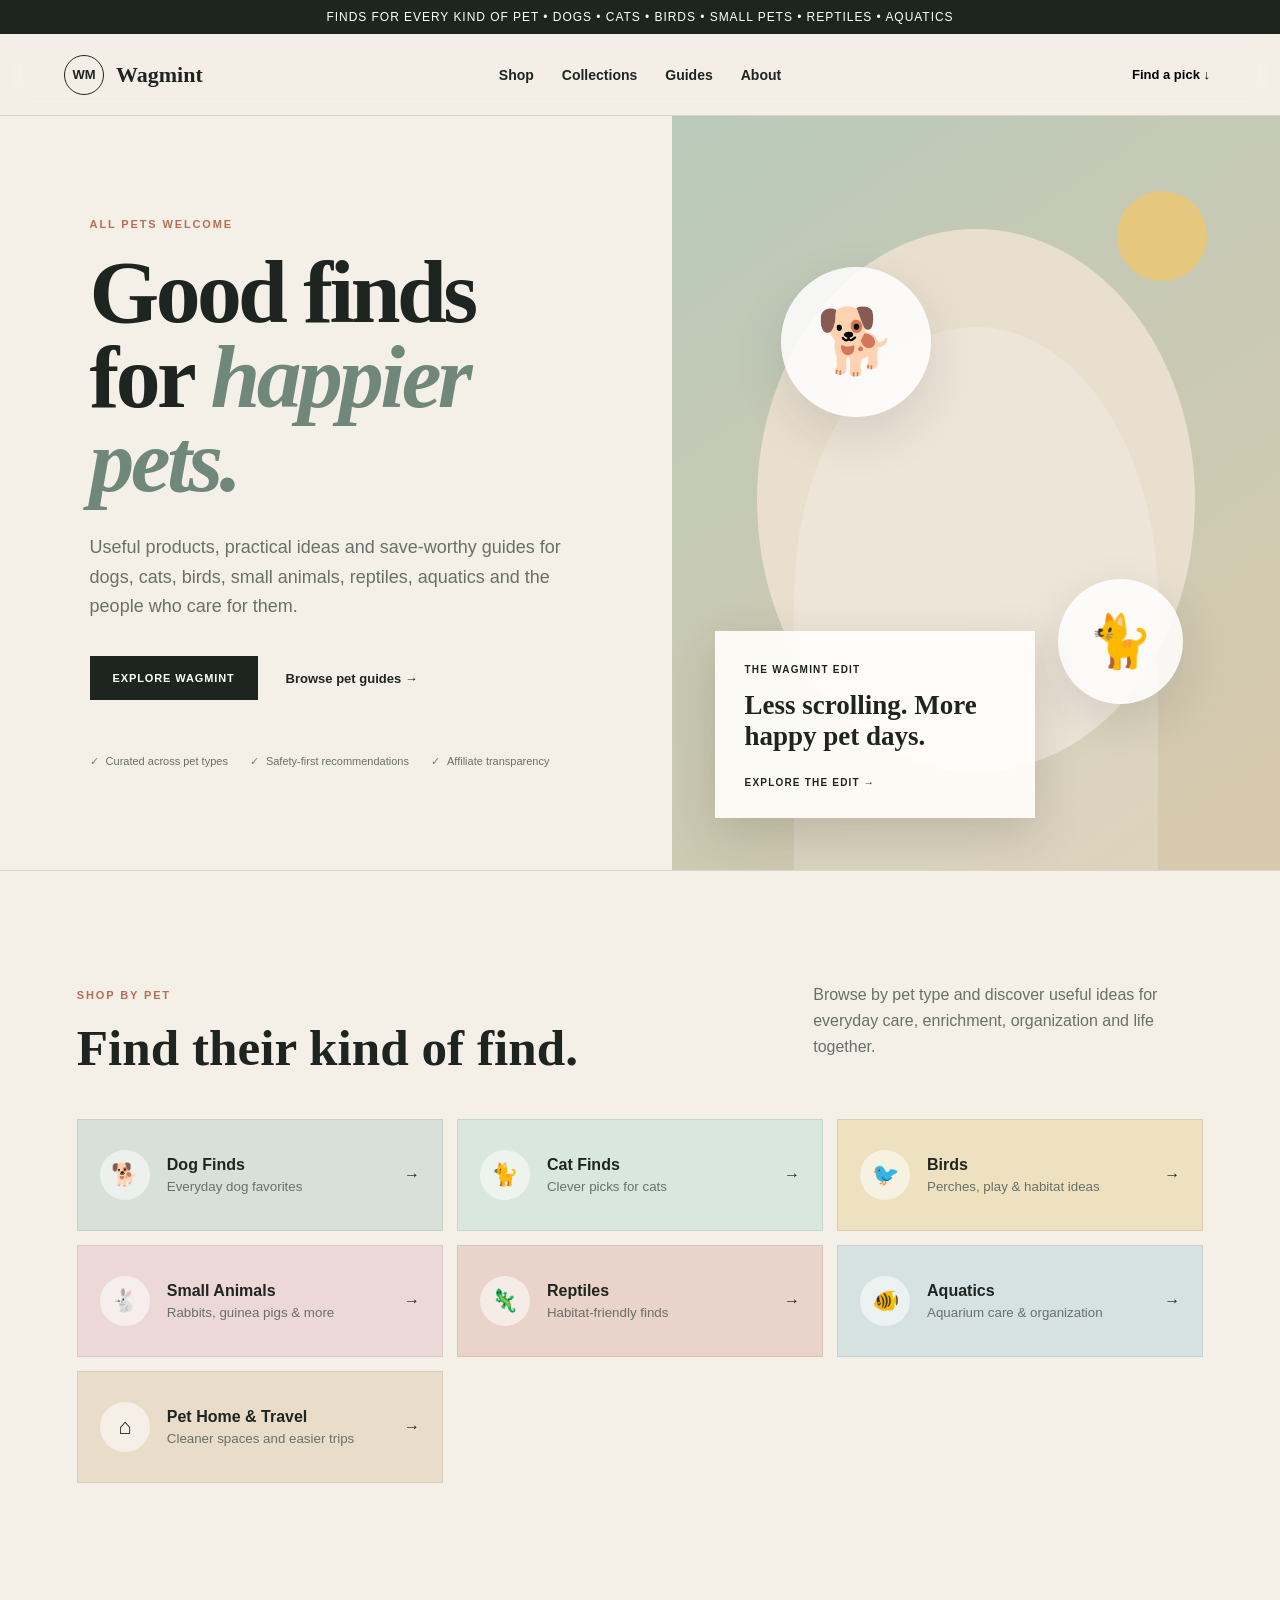
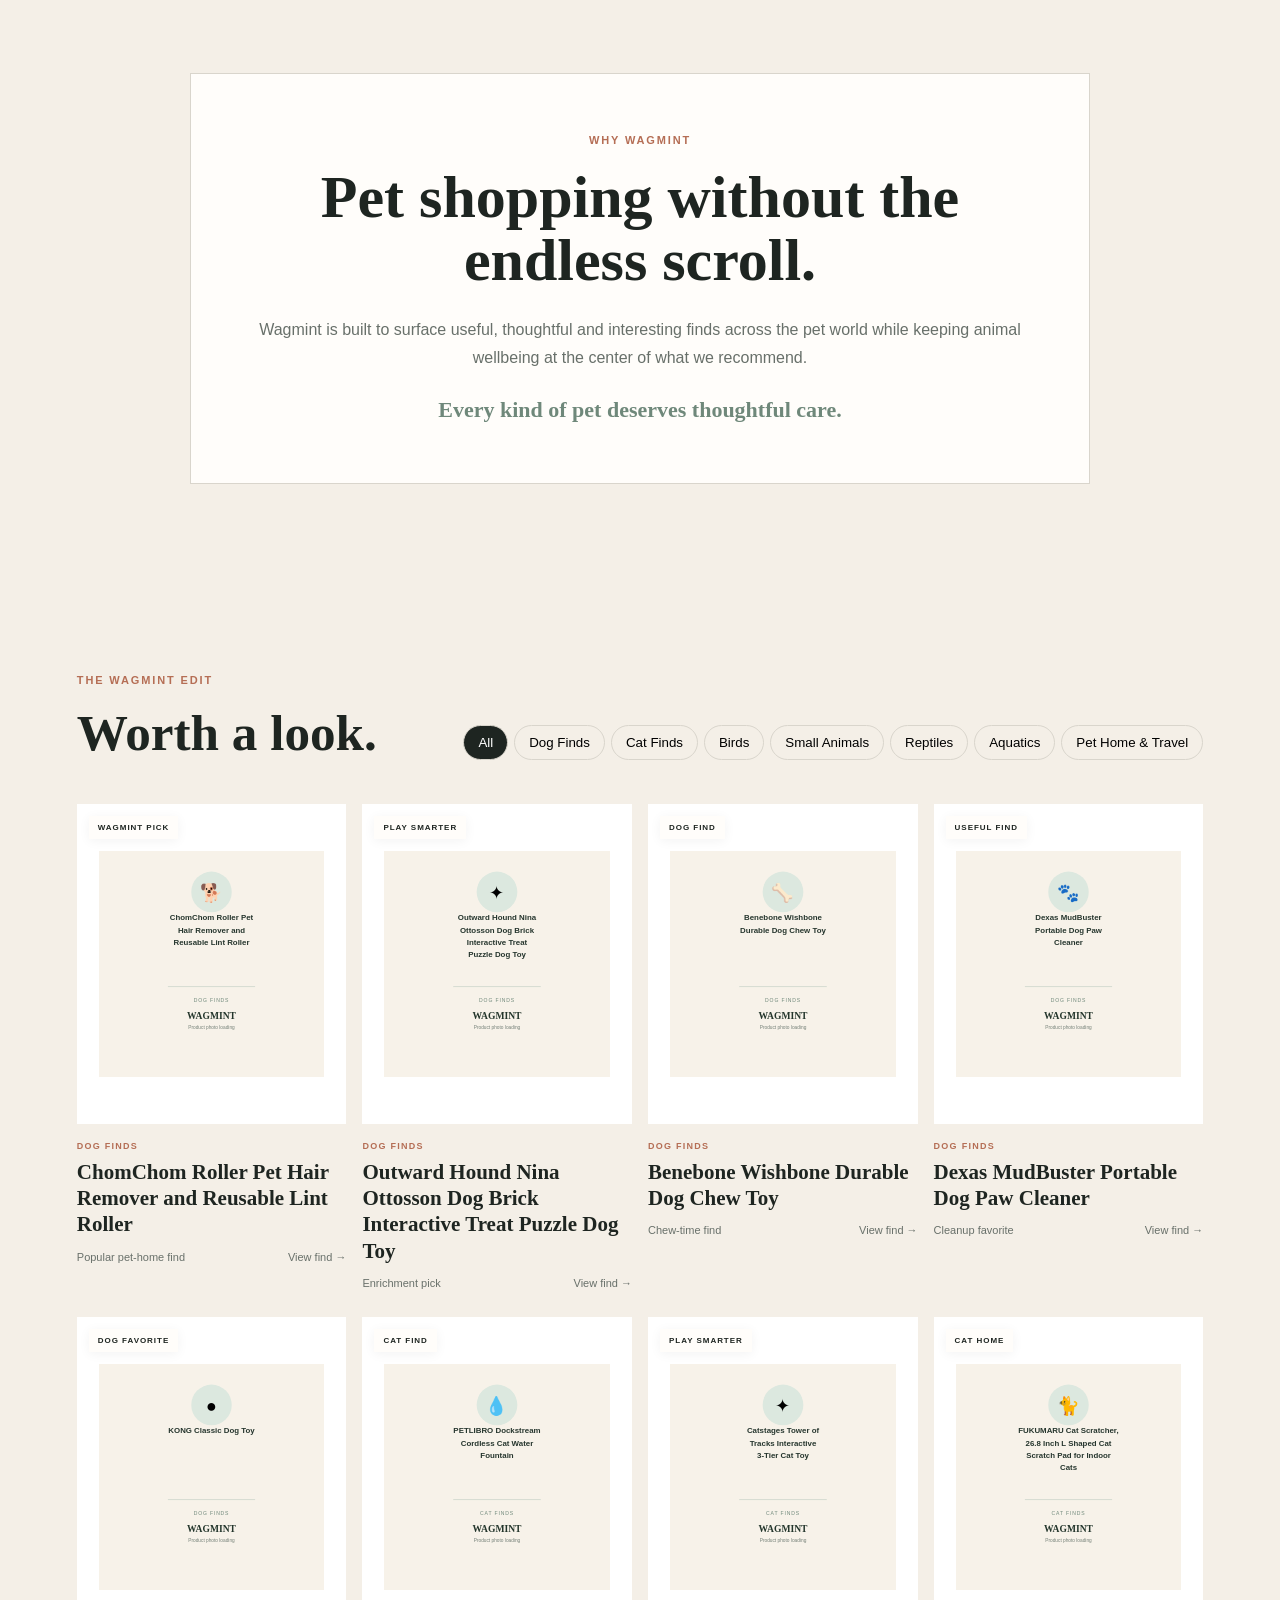
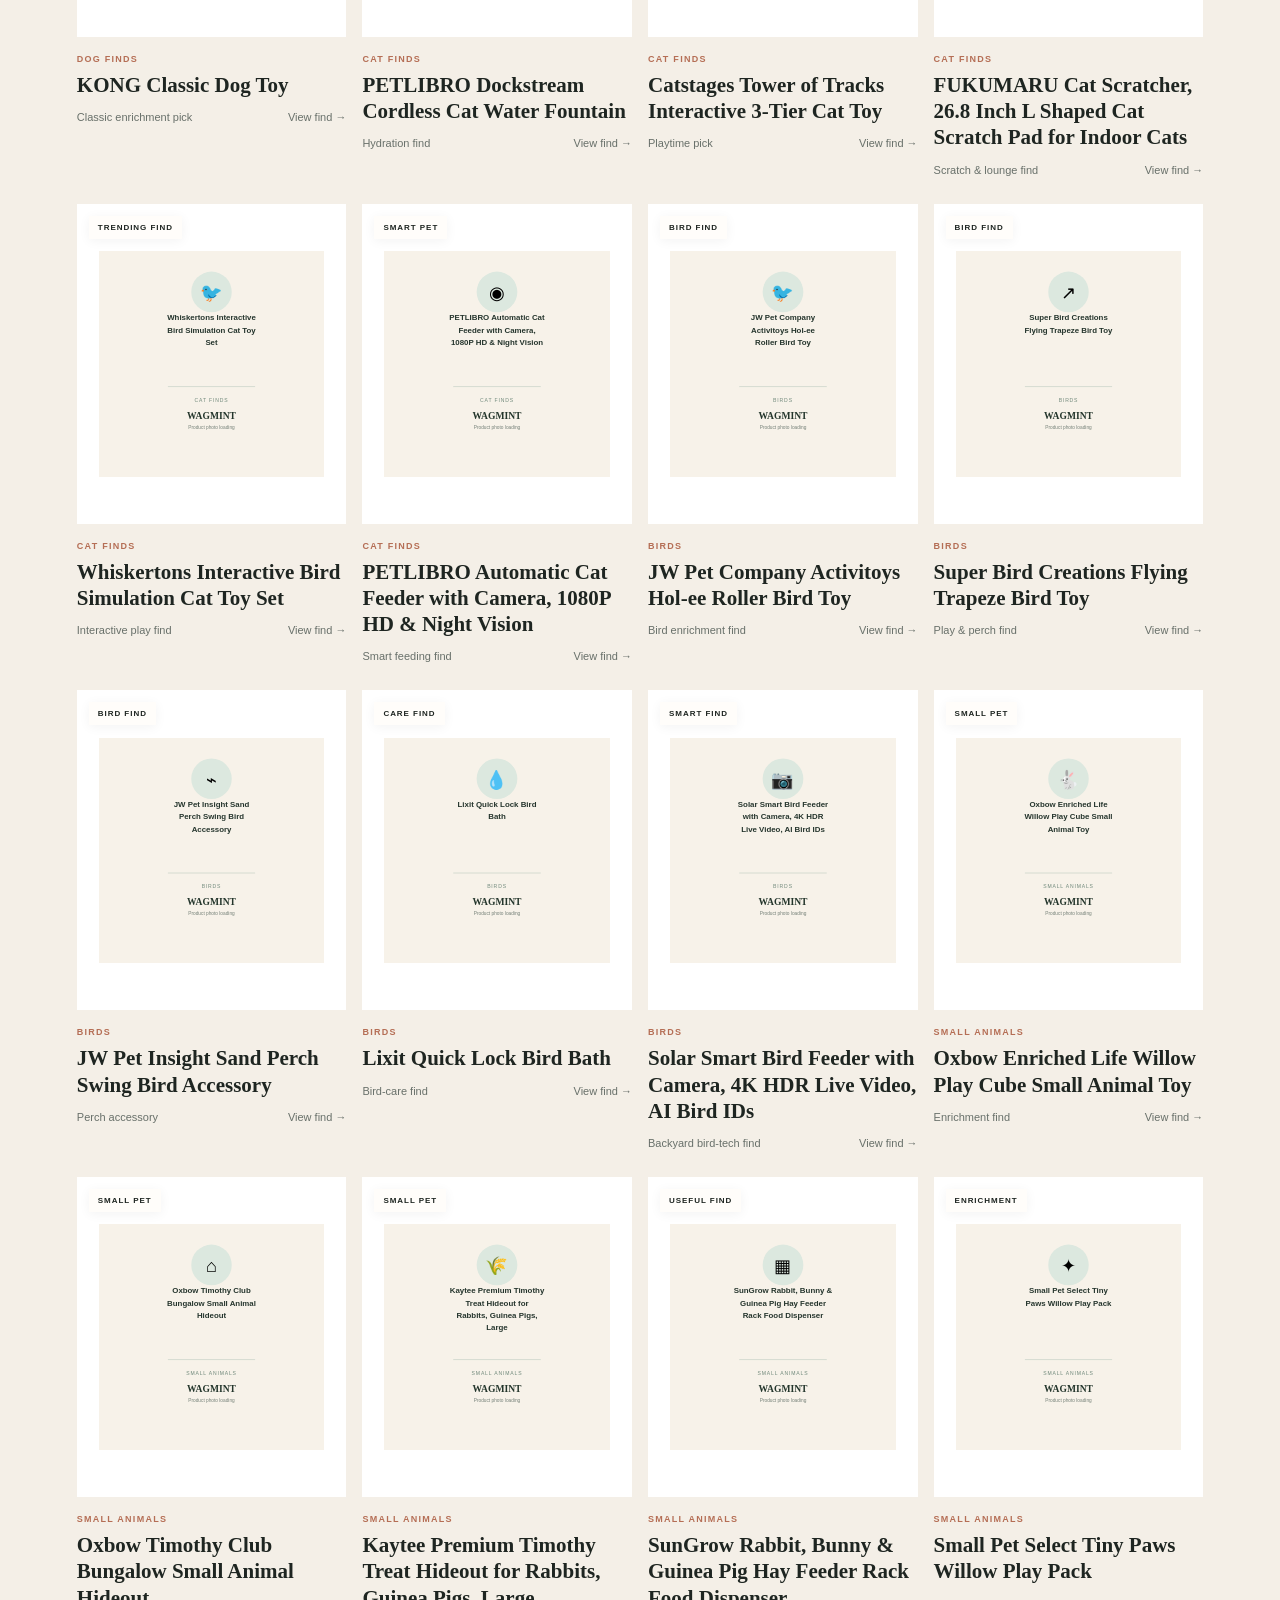
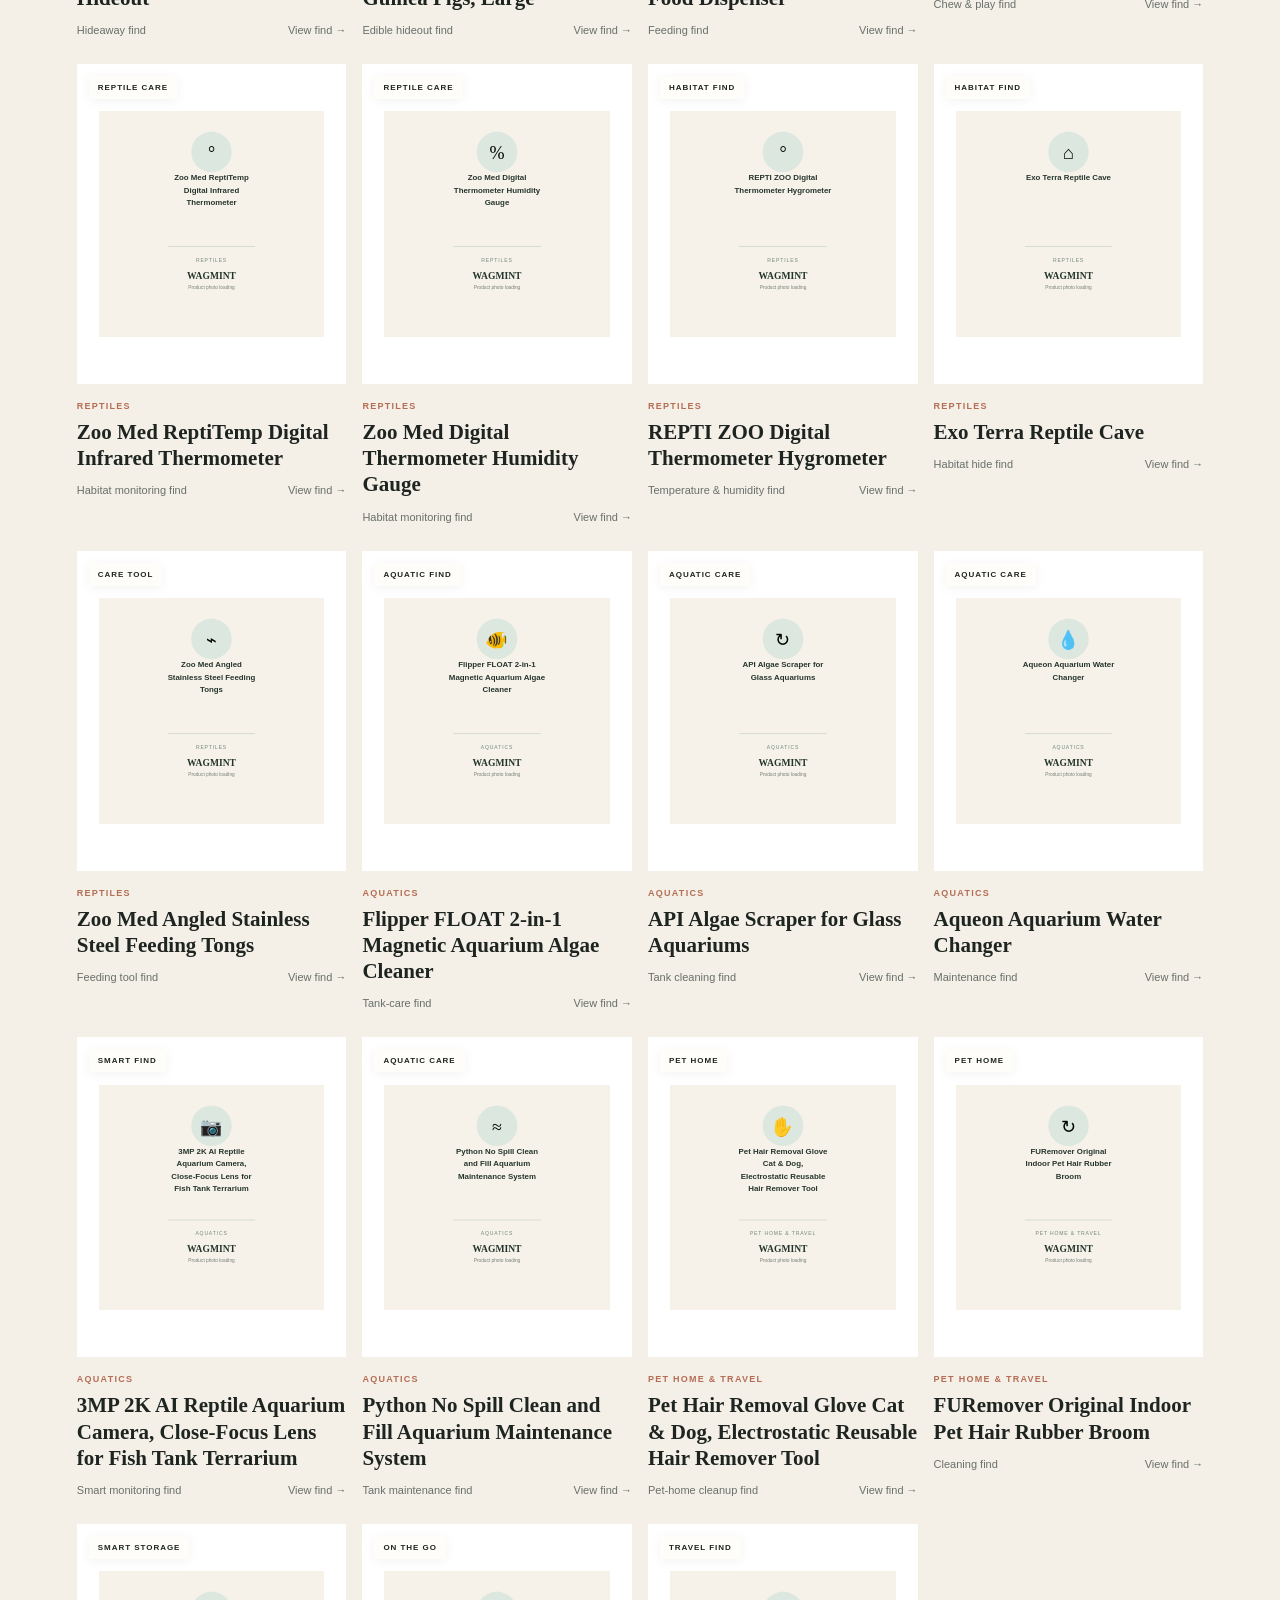
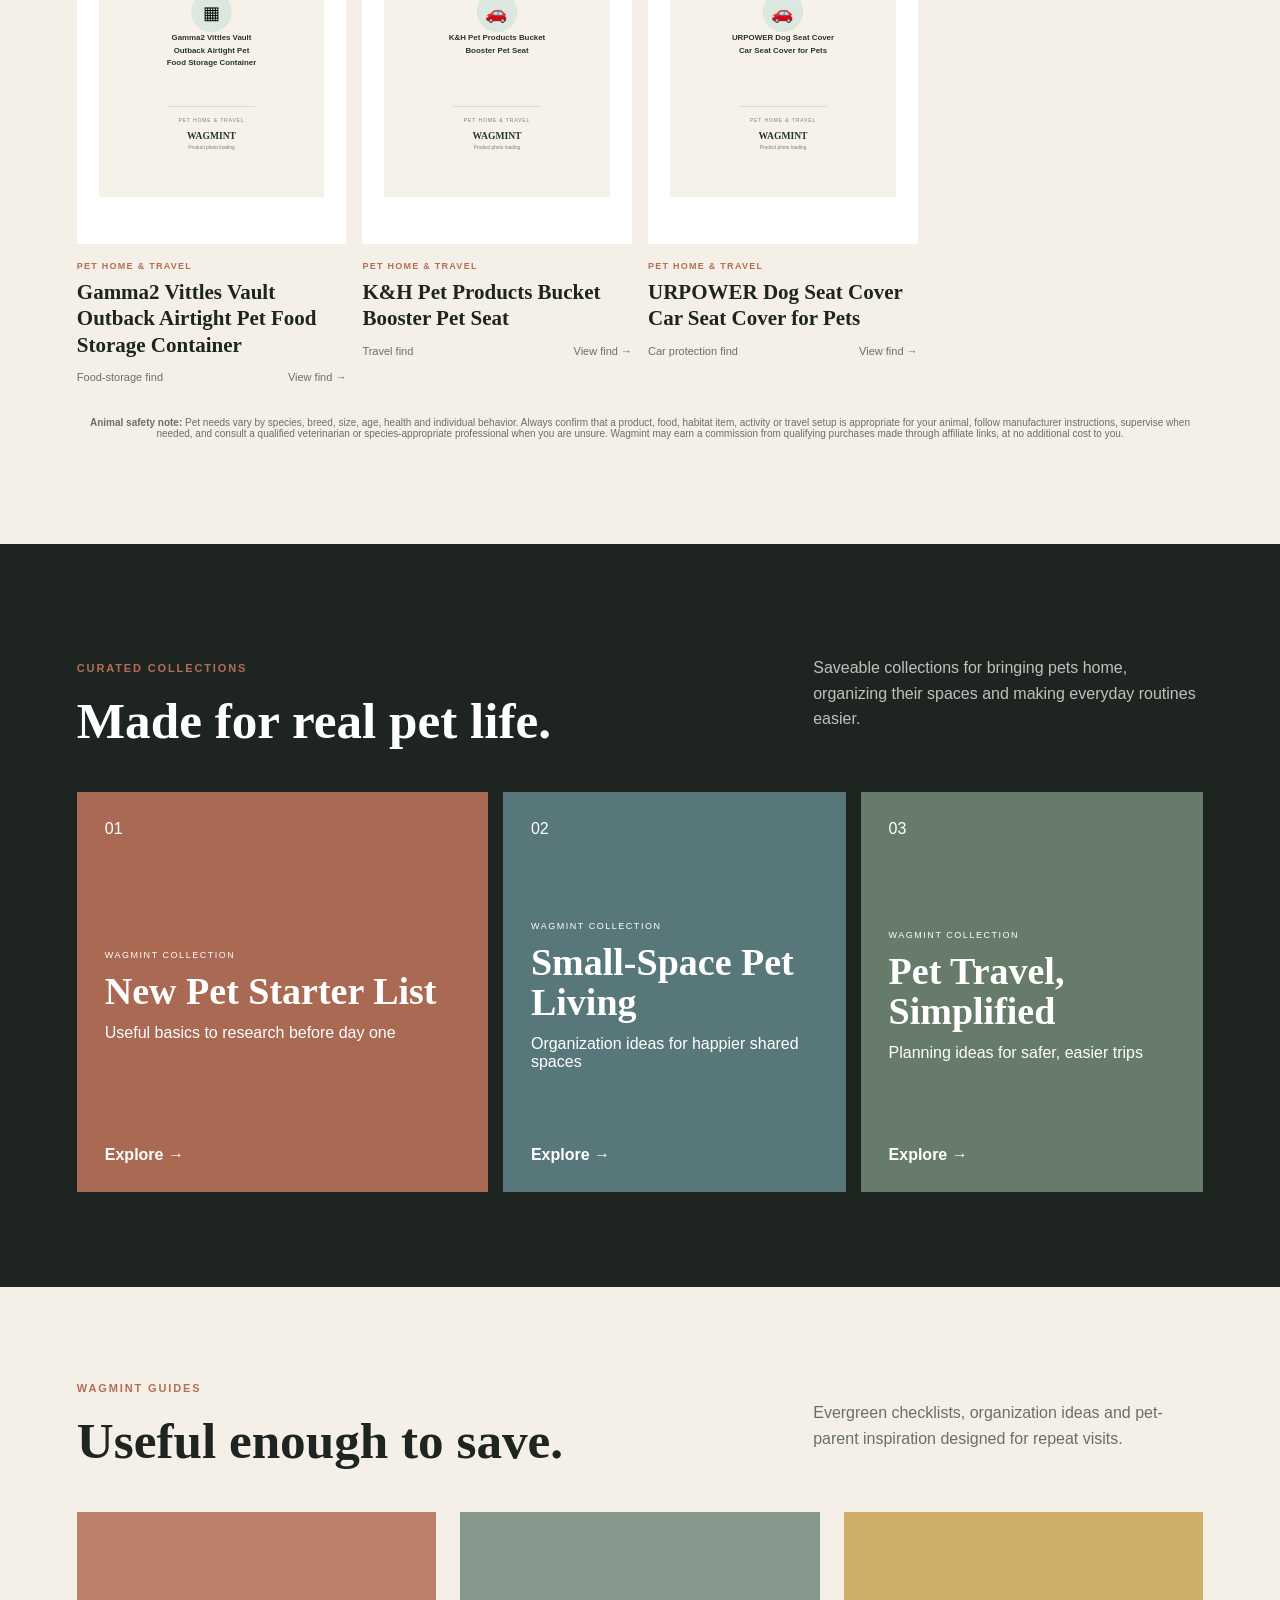
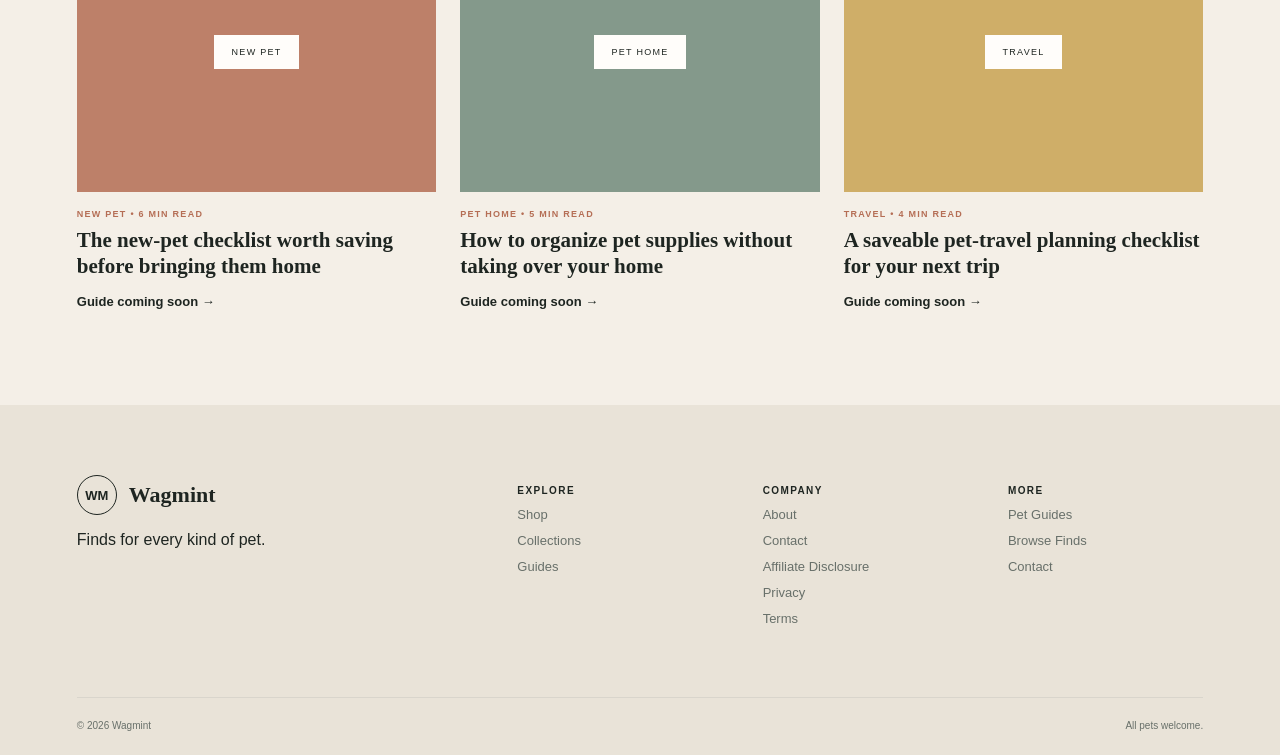
==== commit ab35adfa: "Prepare Wagmint for AdSense review" ====
--- a/index.html
+++ b/index.html
@@ -1,11 +1,21 @@
 <!doctype html>
 <html lang="en">
 <head>
+  <script async src="https://pagead2.googlesyndication.com/pagead/js/adsbygoogle.js?client=ca-pub-3181084790665081" crossorigin="anonymous"></script>
+  <meta name="google-adsense-account" content="ca-pub-3181084790665081">
   <meta charset="utf-8">
   <meta name="viewport" content="width=device-width,initial-scale=1">
   <title>Wagmint | Finds for Every Kind of Pet</title>
   <meta name="description" content="Wagmint curates useful finds, practical ideas and save-worthy guides for dogs, cats, birds, small animals, reptiles, aquatics and the people who care for them.">
   <meta name="p:domain_verify" content="30a677e3ac2fc9a94dd58ecd09c6b304">
+  <!-- Google tag (gtag.js) -->
+  <script async src="https://www.googletagmanager.com/gtag/js?id=G-KMQ0PSFJD3"></script>
+  <script>
+    window.dataLayer = window.dataLayer || [];
+    function gtag(){dataLayer.push(arguments);}
+    gtag('js', new Date());
+    gtag('config', 'G-KMQ0PSFJD3');
+  </script>
   <link rel="preconnect" href="https://fonts.googleapis.com">
   <link rel="preconnect" href="https://fonts.gstatic.com" crossorigin>
   <link href="https://fonts.googleapis.com/css2?family=DM+Sans:wght@400;500;600;700&family=Playfair+Display:ital,wght@0,600;0,700;1,600&display=swap" rel="stylesheet">
@@ -42,8 +52,6 @@
       <div class="category-grid" id="categoryGrid"></div>
     </section>
 
-    <div class="ad-slot"><div><span>ADVERTISEMENT</span><p>Reserved for future ad placement</p></div></div>
-
     <section class="section mission-section"><div class="mission-inner"><p class="eyebrow">WHY WAGMINT</p><h2>Pet shopping without the endless scroll.</h2><p>Wagmint is built to surface useful, thoughtful and interesting finds across the pet world while keeping animal wellbeing at the center of what we recommend.</p><strong>Every kind of pet deserves thoughtful care.</strong></div></section>
 
     <section class="section" id="trending">
@@ -64,7 +72,7 @@
   </main>
 
   <footer>
-    <div class="footer-top"><div class="footer-brand"><a class="brand" href="index.html"><span class="brand-mark">WM</span><span>Wagmint</span></a><p>Finds for every kind of pet.</p></div><div><h3>Explore</h3><a href="#shop">Shop</a><a href="#collections">Collections</a><a href="#guides">Guides</a></div><div><h3>Company</h3><a href="about.html">About</a><a href="affiliate-disclosure.html">Affiliate Disclosure</a><a href="privacy.html">Privacy</a></div><div><h3>Follow</h3><span>Pinterest coming soon</span></div></div>
+    <div class="footer-top"><div class="footer-brand"><a class="brand" href="index.html"><span class="brand-mark">WM</span><span>Wagmint</span></a><p>Finds for every kind of pet.</p></div><div><h3>Explore</h3><a href="#shop">Shop</a><a href="#collections">Collections</a><a href="#guides">Guides</a></div><div><h3>Company</h3><a href="about.html">About</a><a href="contact.html">Contact</a><a href="affiliate-disclosure.html">Affiliate Disclosure</a><a href="privacy.html">Privacy</a><a href="terms.html">Terms</a></div><div><h3>More</h3><a href="#guides">Pet Guides</a><a href="#shop">Browse Finds</a><a href="contact.html">Contact</a></div></div>
     <div class="footer-bottom"><span>© 2026 Wagmint</span><span>All pets welcome.</span></div>
   </footer>
   <script src="content.js"></script><script src="script.js"></script>
